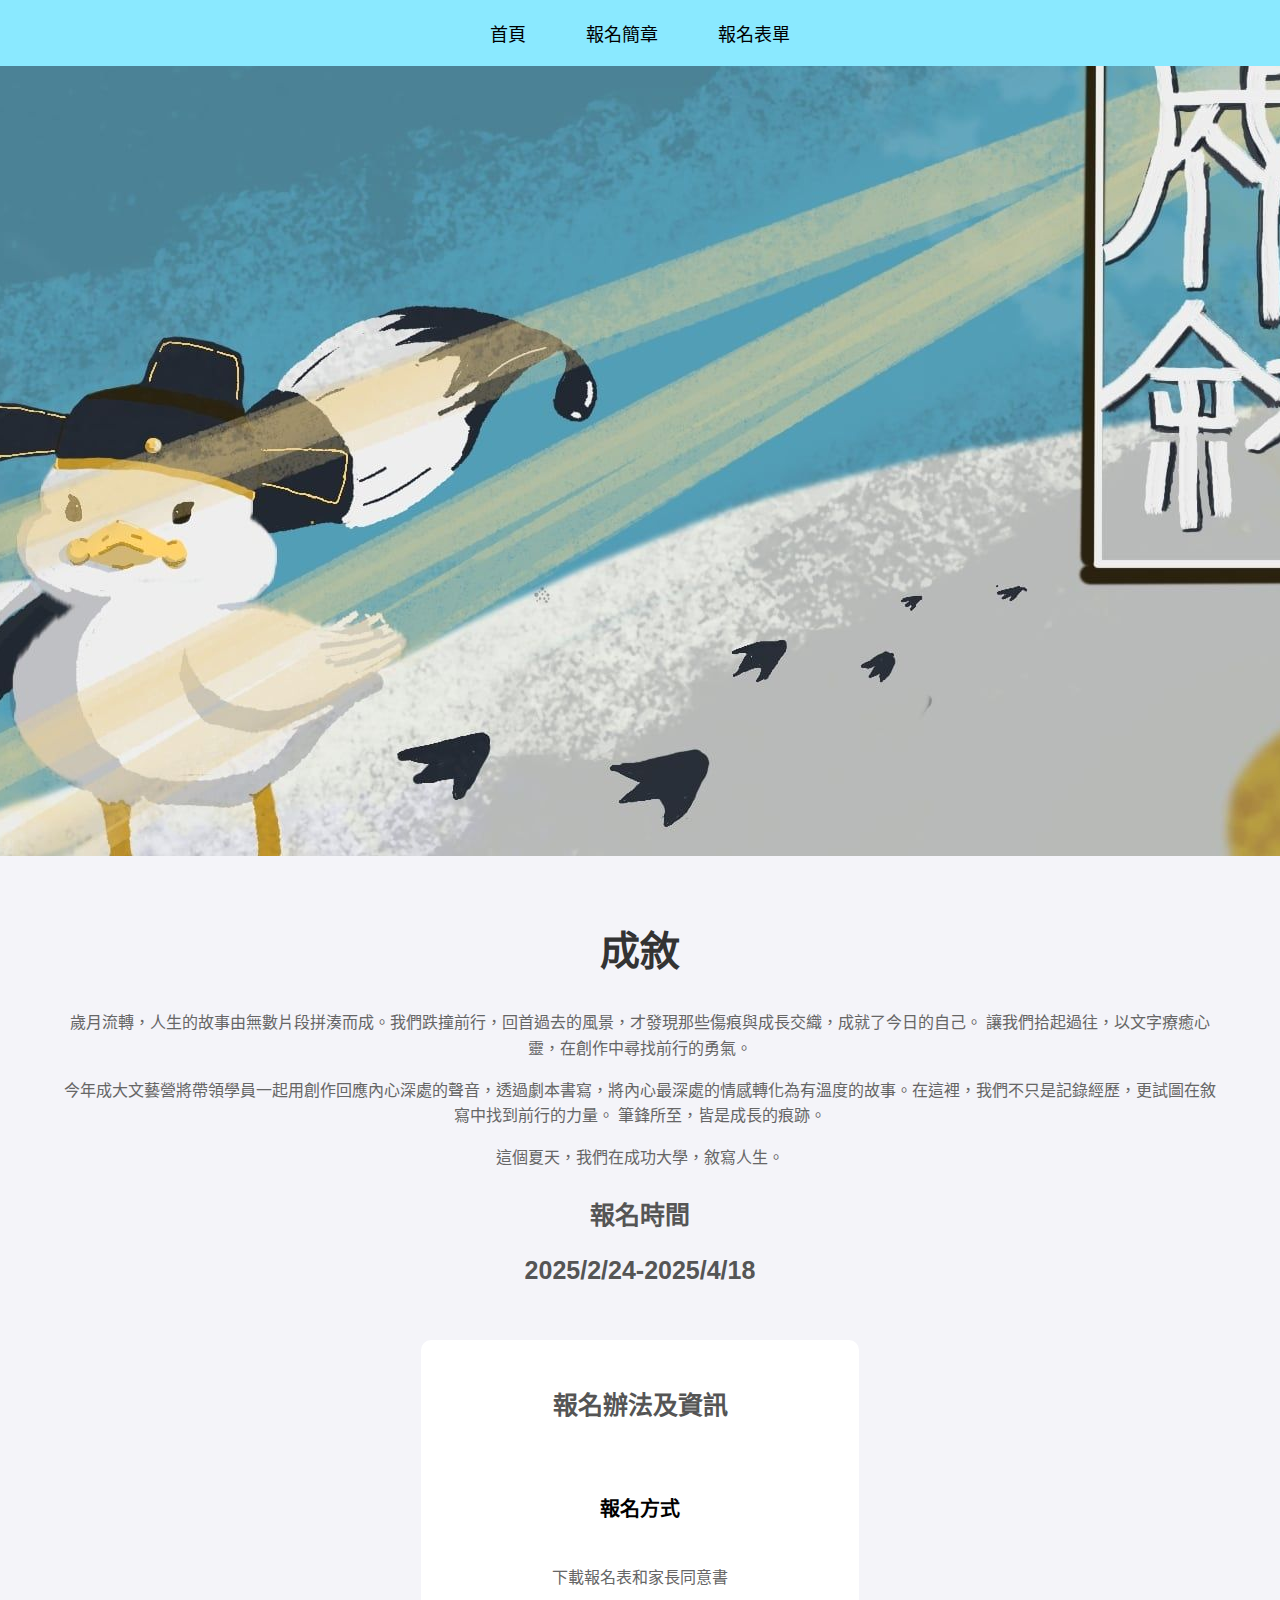
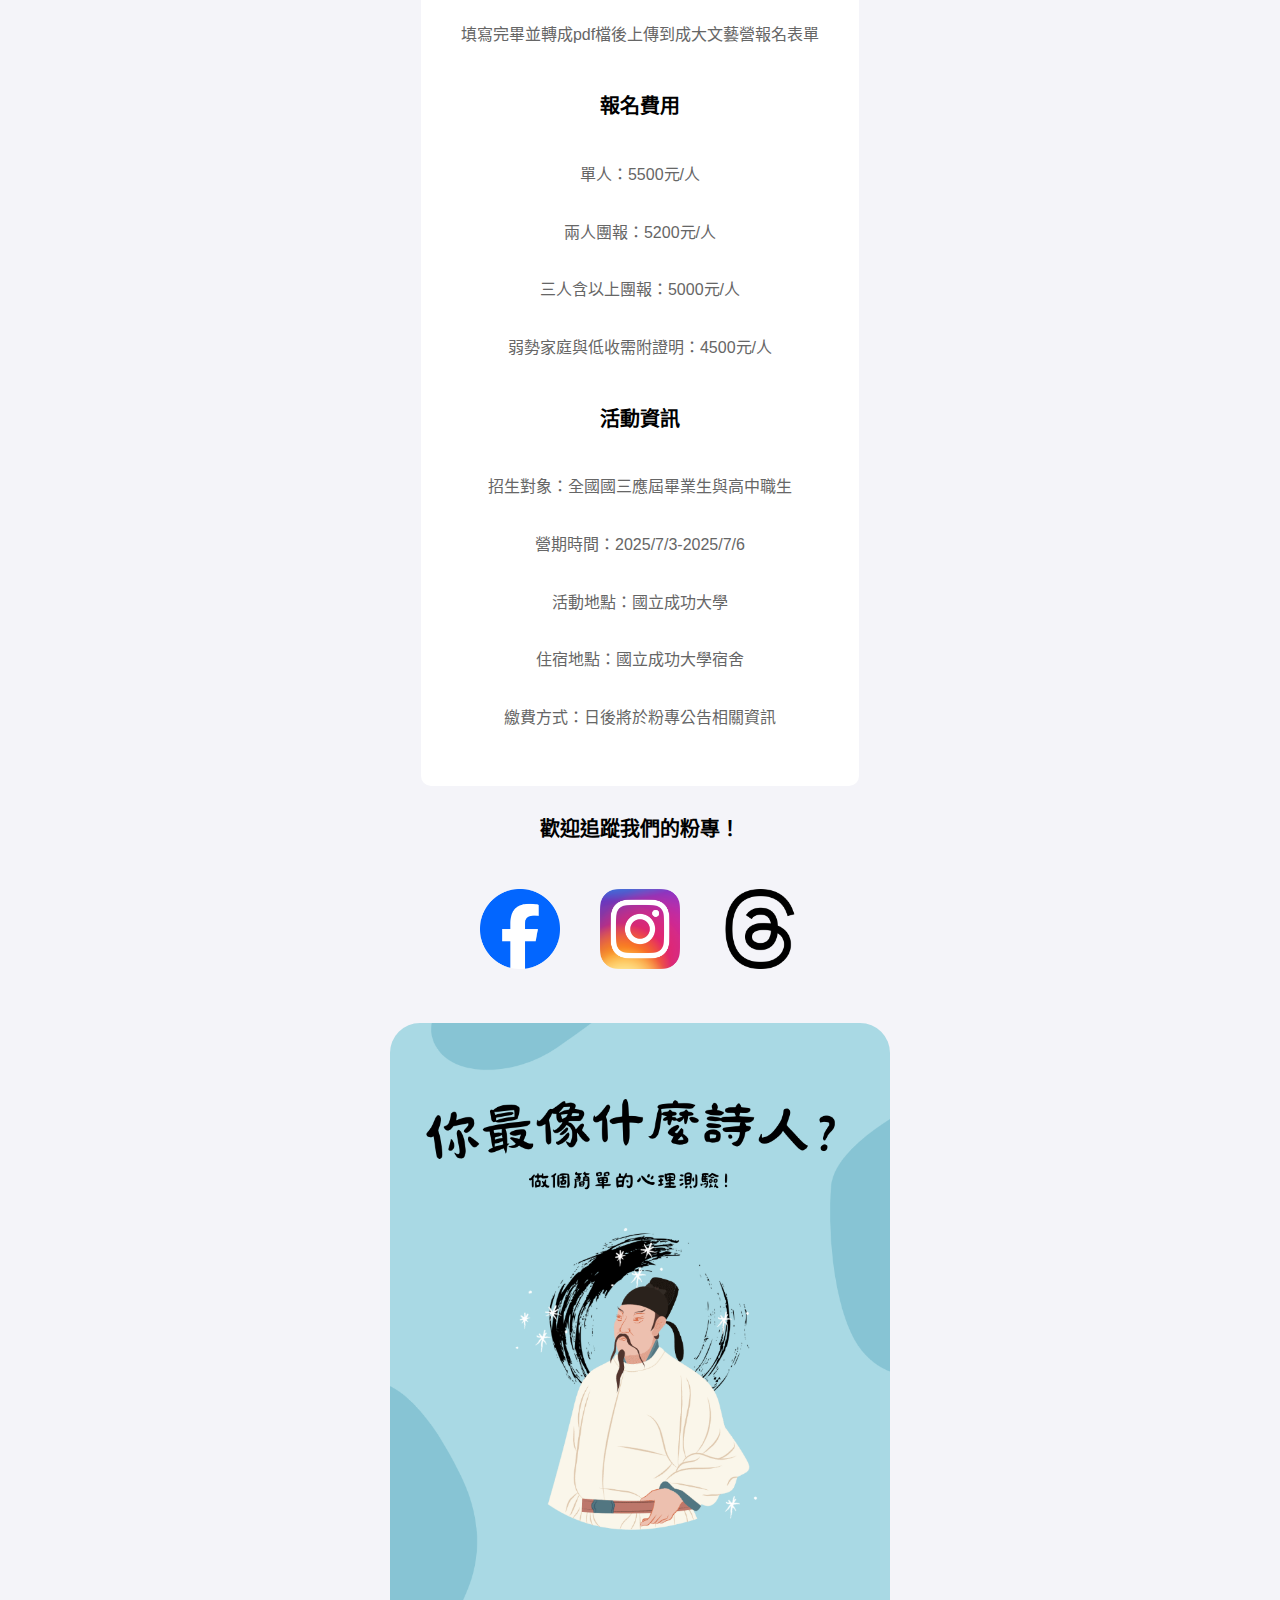
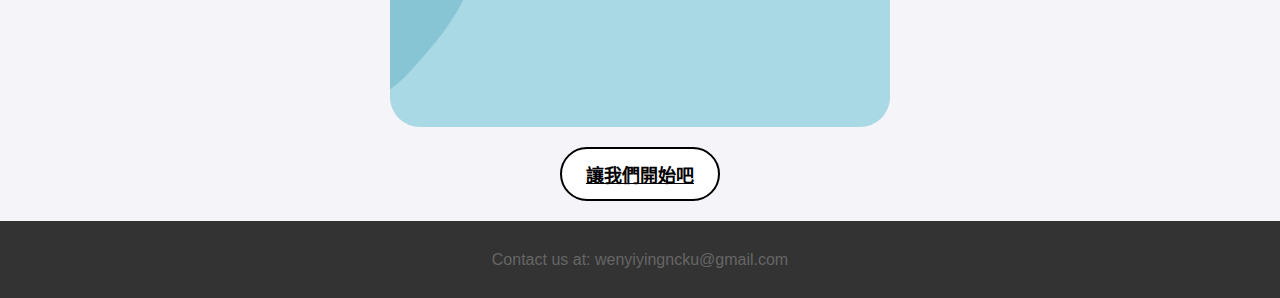
==== index.html @ a6b1650a "Update index.html" ====
<!DOCTYPE html>
<html lang="zh-TW">
<head>
    <meta charset="UTF-8">
    <meta name="viewport" content="width=device-width, initial-scale=1.0">
    <title>成敘</title>
    <style>
        body {
            font-family: Arial, sans-serif;
            background-color: #f4f4f9;
            margin: 0;
            padding: 0;
            display: flex;
            flex-direction: column;
            align-items: center;
            height: 100vh;
            background-size: cover;
            background-position: center;
        }
        header {
            width: 100%;
            background-color:hsl(191, 100%, 77%);
            color: white;
            padding: 10px 0;
            display: flex;
            justify-content: center;
            align-items: center;
            position: fixed;
            top: 0;
            left: 0;
            z-index: 1000;
        }
        header nav {
            display: flex;
            gap: 20px;
        }
        header nav a {
            color: black;
            text-decoration: none;
            padding: 10px 20px;
            border-radius: 5px;
            transition: background-color 0.3s;
        }
        header nav a:hover {
            background-color: white;
        }
        }
        .cover {
            width: 100%;
            object-fit: cover;
            margin-top: 60px;
        }
        .test_cover {
            width: 80%;
            max-width: 500px;
            border-radius: 30px;
            margin-top: 30px;
        }
        .camp-info {
            padding: 20px;
            border-radius: 10px;
            max-width: 90%;
            text-align: center;
            margin-top: 10px;
        }
        
        .signup-info {
            padding: 20px;
            border-radius: 10px;
            max-width: 90%;
            text-align: center;
            margin-top: 10px;
            background-color:white;
        }
        .info-container {
            display: flex;
            flex-direction: column;
            align-items: center;
            padding: 20px;
        }
        h2 {
            color: #333;
            font-size: 40px;
        }
        h3 {
            color: #555;
            font-size: 25px;
        }
        h4 {
            color: black;
            font-size: 20px;
        }
        p {
            color: #666;
            line-height: 1.6;
        }
        ul {
            list-style-type: none;
            padding: 0;
        }
        ul li {
            background: #e7e7e7;
            margin: 5px 0;
            padding: 10px;
            border-radius: 5px;
        }
        footer {
            margin-top: auto;
            padding: 10px 0;
            background-color: #333;
            color: white;
            width: 100%;
            text-align: center;
        }
        .my_button {
            display: inline-block;
            padding: 12px 24px;
            font-size: 18px;
            font-weight: bold;
            color: black;
            background-color: white;
            border: 2px solid black;
            border-radius: 50px;
            text-align: center;
            cursor: pointer;
            transition: background-color 0.3s, color 0.3s;
            margin-top: 20px;
            margin-bottom: 20px;
        }
        .my_button:hover {
            background-color: gray;
        }
        .social-media-container {
            display: flex;
            flex-wrap: wrap;
            justify-content: center;
        }
        .social-media-container img {
            width: 80px;
            height: 80px;
            margin: 20px;
        }
        .social-media-container img:hover {
            transform: scale(1.1);
        }
        @media (max-width: 768px) {
            .cover {
                margin-top: 80px;
            }
            .social-media-container img {
                width: 60px;
                height: 60px;
                margin: 10px;
            }
        }
    </style>
</head>
<body>
    <header>
        <nav>
            <a href="#" style="font-size: 18px;">首頁</a>
            <a href="https://reurl.cc/4602Ej" style="font-size: 18px;">報名簡章</a>
            <a href="https://forms.gle/wWdmbQpML42BCBxd6" style="font-size: 18px;">報名表單</a>
            
        </nav>
    </header>

    <img src="picture/nckuclc_cover.jpg" alt="picture" class="cover">

    <!-- 營隊介紹 -->
    <div class="camp-info">
        <h2>成敘</h2>
        <p>歲月流轉，人生的故事由無數片段拼湊而成。我們跌撞前行，回首過去的風景，才發現那些傷痕與成長交織，成就了今日的自己。
            讓我們拾起過往，以文字療癒心靈，在創作中尋找前行的勇氣。
            </p>
        <p>今年成大文藝營將帶領學員一起用創作回應內心深處的聲音，透過劇本書寫，將內心最深處的情感轉化為有溫度的故事。在這裡，我們不只是記錄經歷，更試圖在敘寫中找到前行的力量。
            筆鋒所至，皆是成長的痕跡。
        </p>
        <p>這個夏天，我們在成功大學，敘寫人生。</p>
        <h3 style="font-size: 25px;">報名時間</h3>
        <h3 style="font-size: 25px;">2025/2/24-2025/4/18</h3>
    </div>

    <div class="signup-info">
        <h3 style="font-size: 25px;">報名辦法及資訊</h3>
        <div class="info-container">
            <h4>報名方式</h4>
            <p>下載報名表和家長同意書</p>
            <p>填寫完畢並轉成pdf檔後上傳到成大文藝營報名表單</p>
            <h4>報名費用</h4>
            <p>單人：5500元/人</p>
            <p>兩人團報：5200元/人</p>
            <p>三人含以上團報：5000元/人</p>
            <p>弱勢家庭與低收需附證明：4500元/人</p>
            <h4>活動資訊</h4>
            <p>招生對象：全國國三應屆畢業生與高中職生</p>
            <p>營期時間：2025/7/3-2025/7/6</p>
            <p>活動地點：國立成功大學</p>
            <p>住宿地點：國立成功大學宿舍</p>
            <p>繳費方式：日後將於粉專公告相關資訊</p>
        </div>
    </div>
    <h4>歡迎追蹤我們的粉專！</h4>
    <div class="social-media-container">
        <div class="social-media-info">
            <a href="https://www.facebook.com/nckulcfamily" class="link">
                <img src="picture/Facebook_icon.png" alt="facebook">
            </a>
        </div>
        <div class="social-media-info">
            <a href="https://www.instagram.com/nckuclc23?utm_source=ig_web_button_share_sheet&igsh=ZDNlZDc0MzIxNw==" class="link">
                <img src="picture/Instagram_icon.png" alt="instagram">
            </a>
        </div>
        <div class="social-media-info">
            <a href="https://www.threads.net/@nckuclc23" class="link">
                <img src="picture/Threads_icon.png" alt="threads">
            </a>
        </div>
    </div>
    <img src="picture/test_cover.png" alt="picture" class="test_cover">
    <a href="learning.html" class="my_button">讓我們開始吧</a>
    <footer>
        <p>Contact us at: wenyiyingncku@gmail.com</p>
    </footer>
</body>
</html>
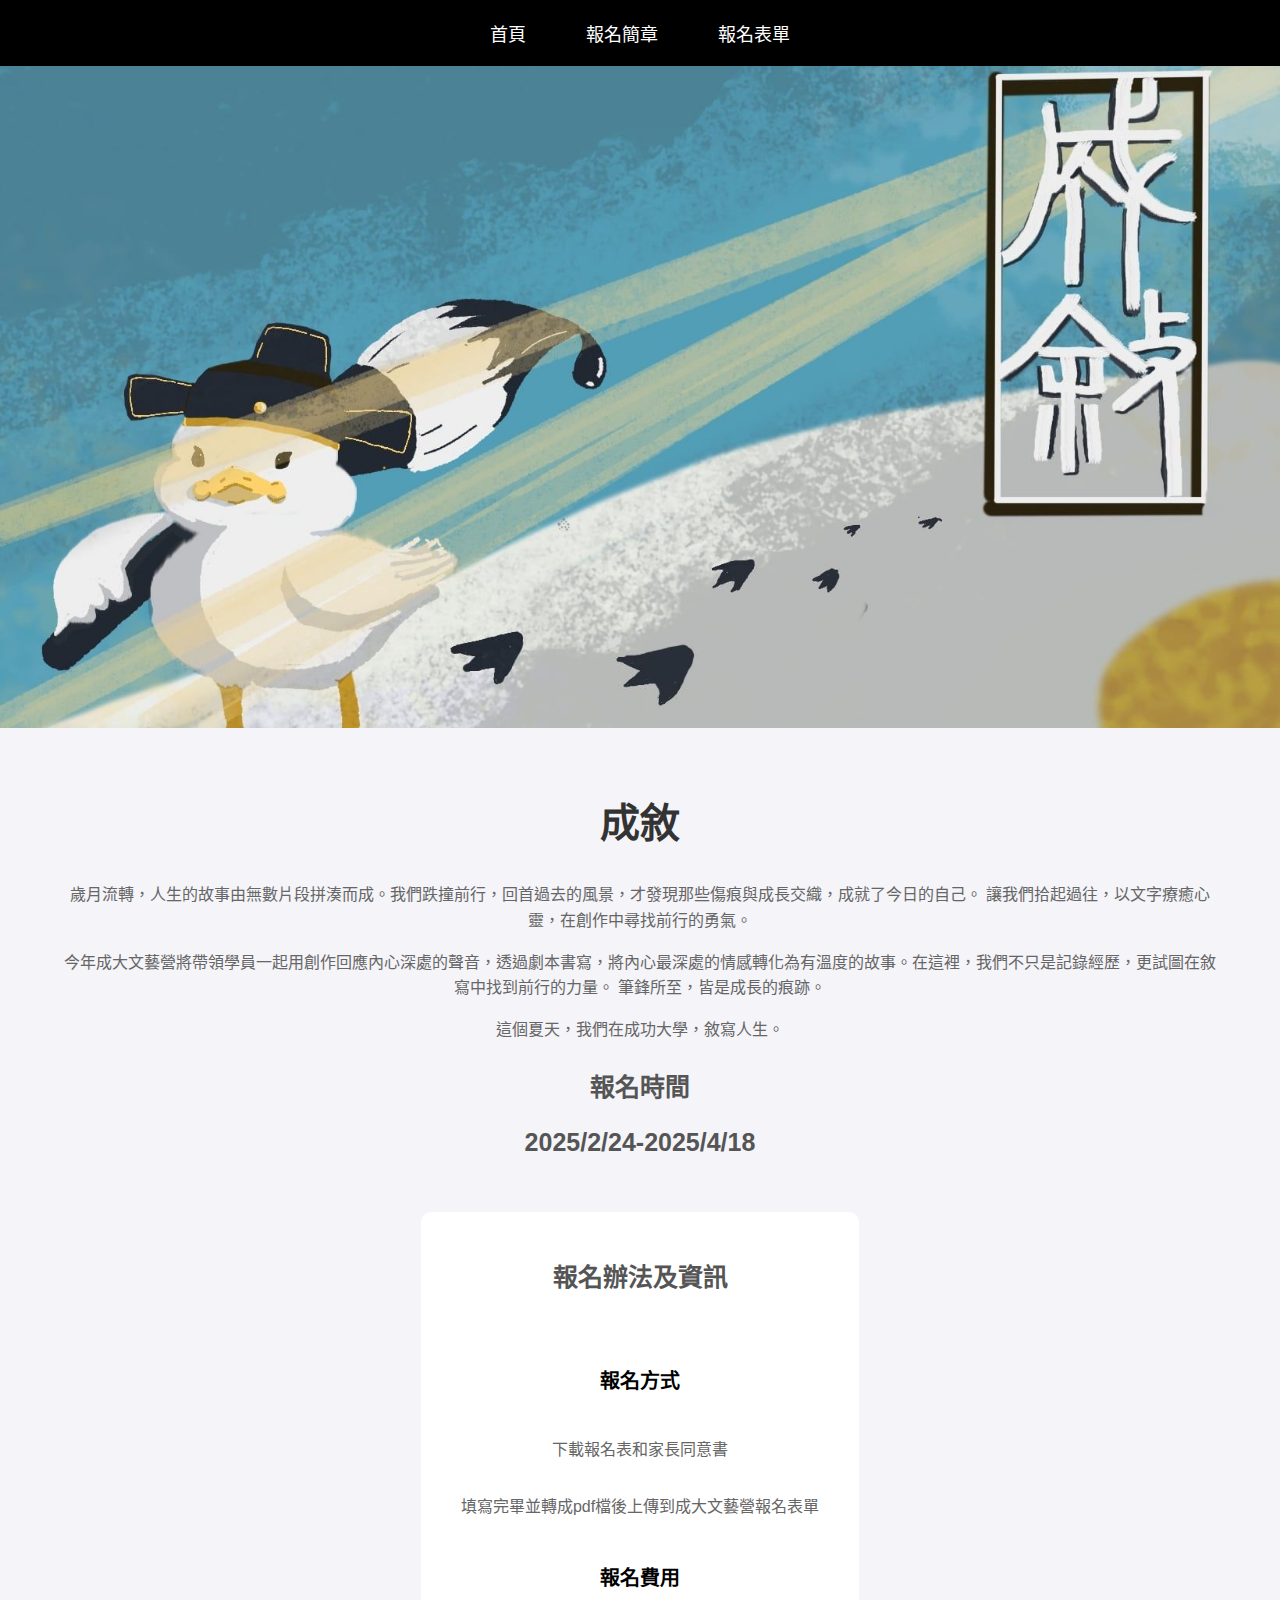
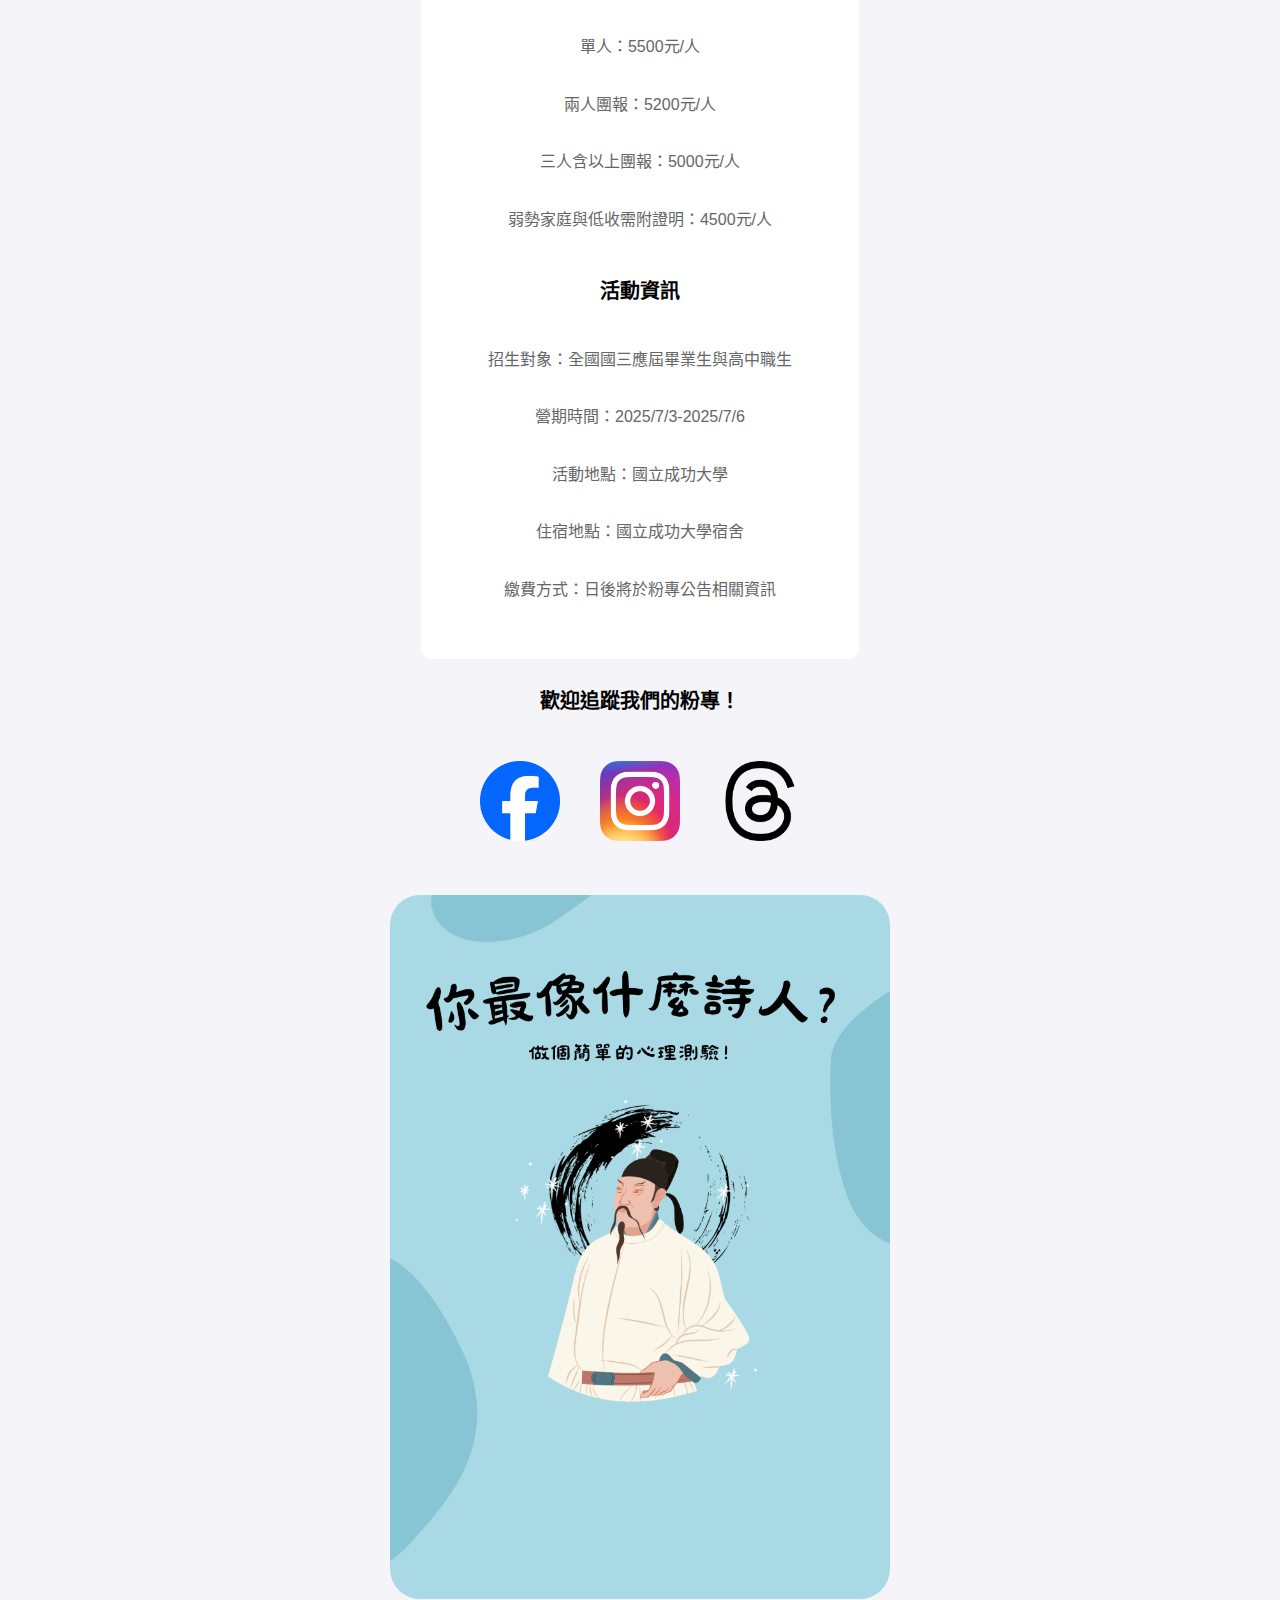
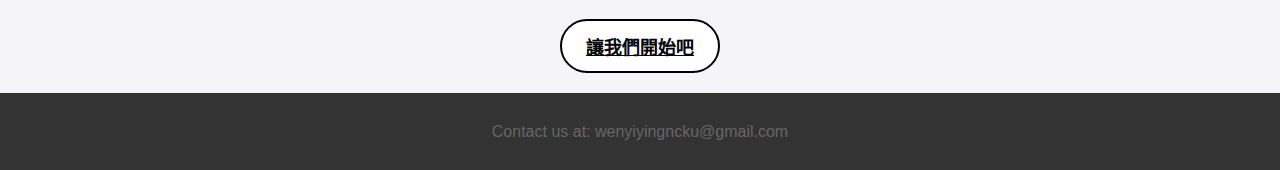
==== commit 1ca8b69c: "Update index.html" ====
--- a/index.html
+++ b/index.html
@@ -19,7 +19,7 @@
         }
         header {
             width: 100%;
-            background-color:hsl(191, 100%, 77%);
+            background-color:black;
             color: white;
             padding: 10px 0;
             display: flex;
@@ -35,15 +35,14 @@
             gap: 20px;
         }
         header nav a {
-            color: black;
+            color: white;
             text-decoration: none;
             padding: 10px 20px;
             border-radius: 5px;
             transition: background-color 0.3s;
         }
         header nav a:hover {
-            background-color: white;
-        }
+            background-color: black;
         }
         .cover {
             width: 100%;
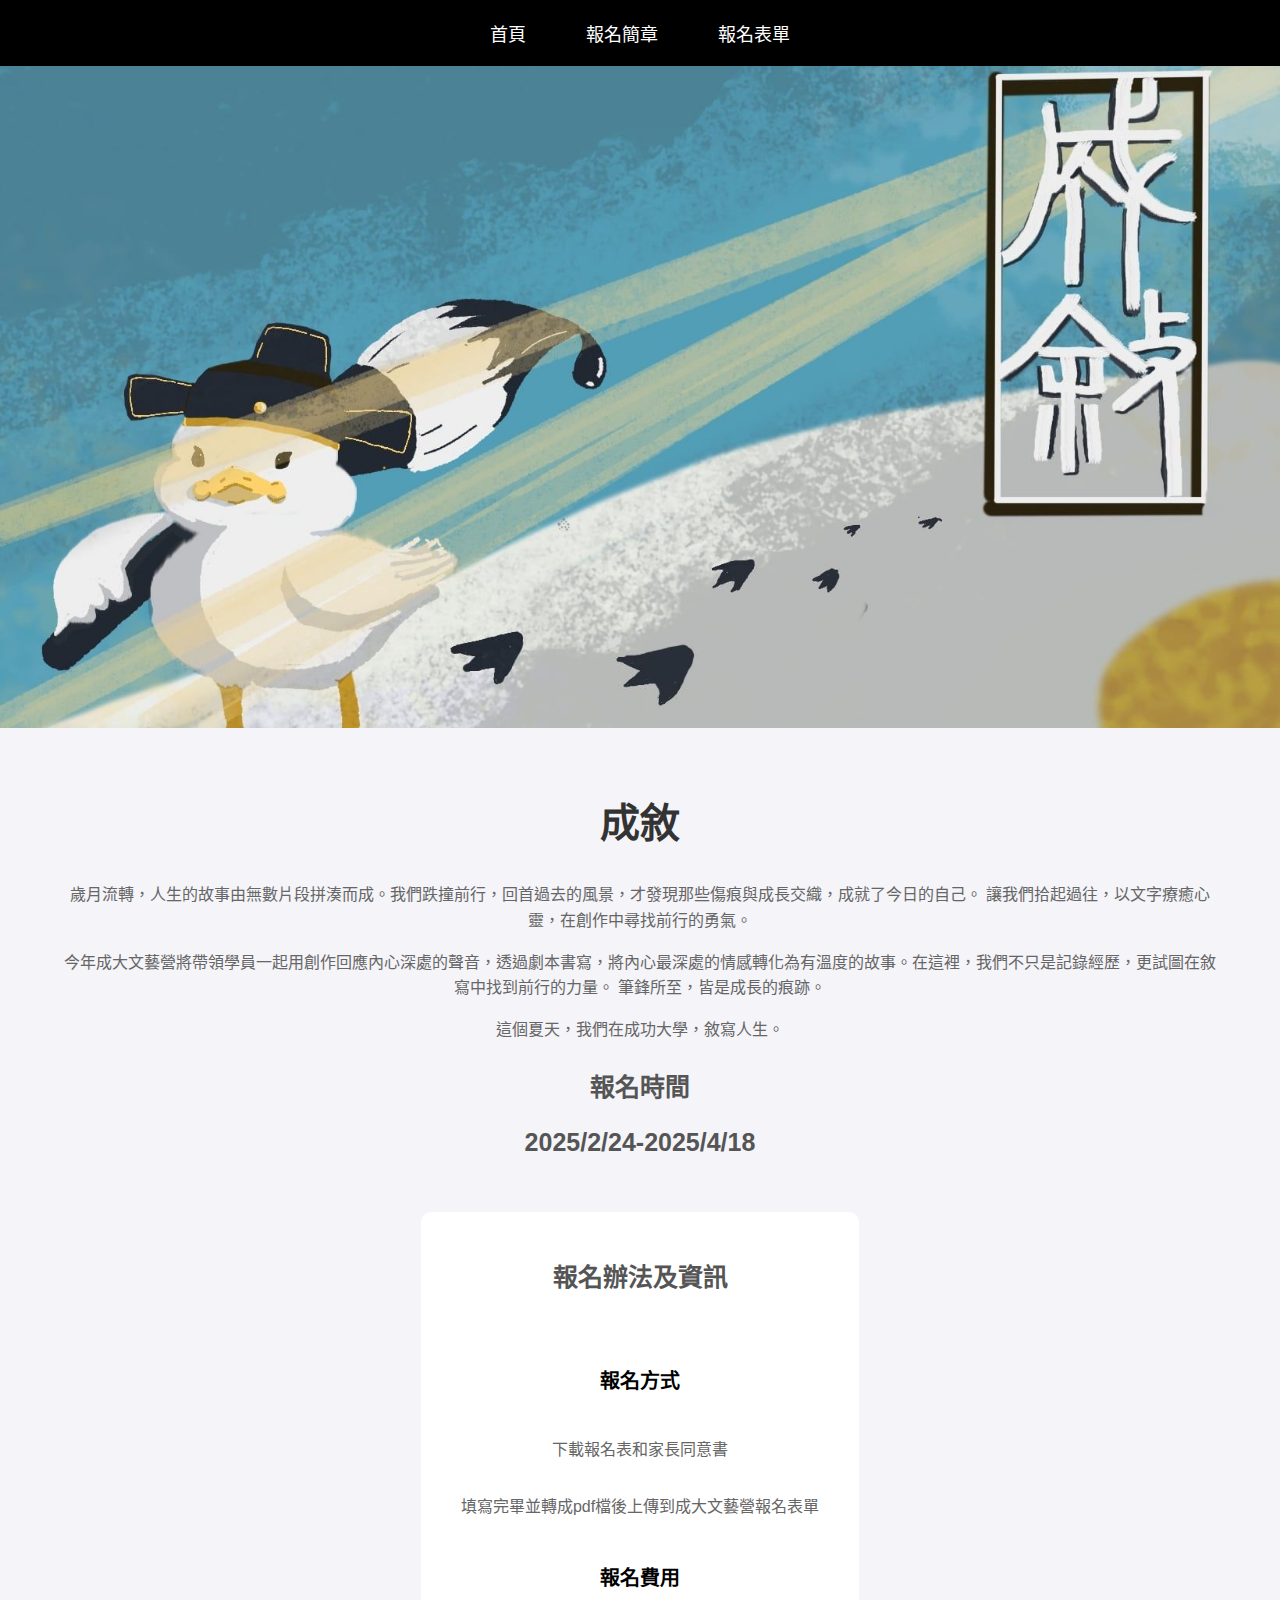
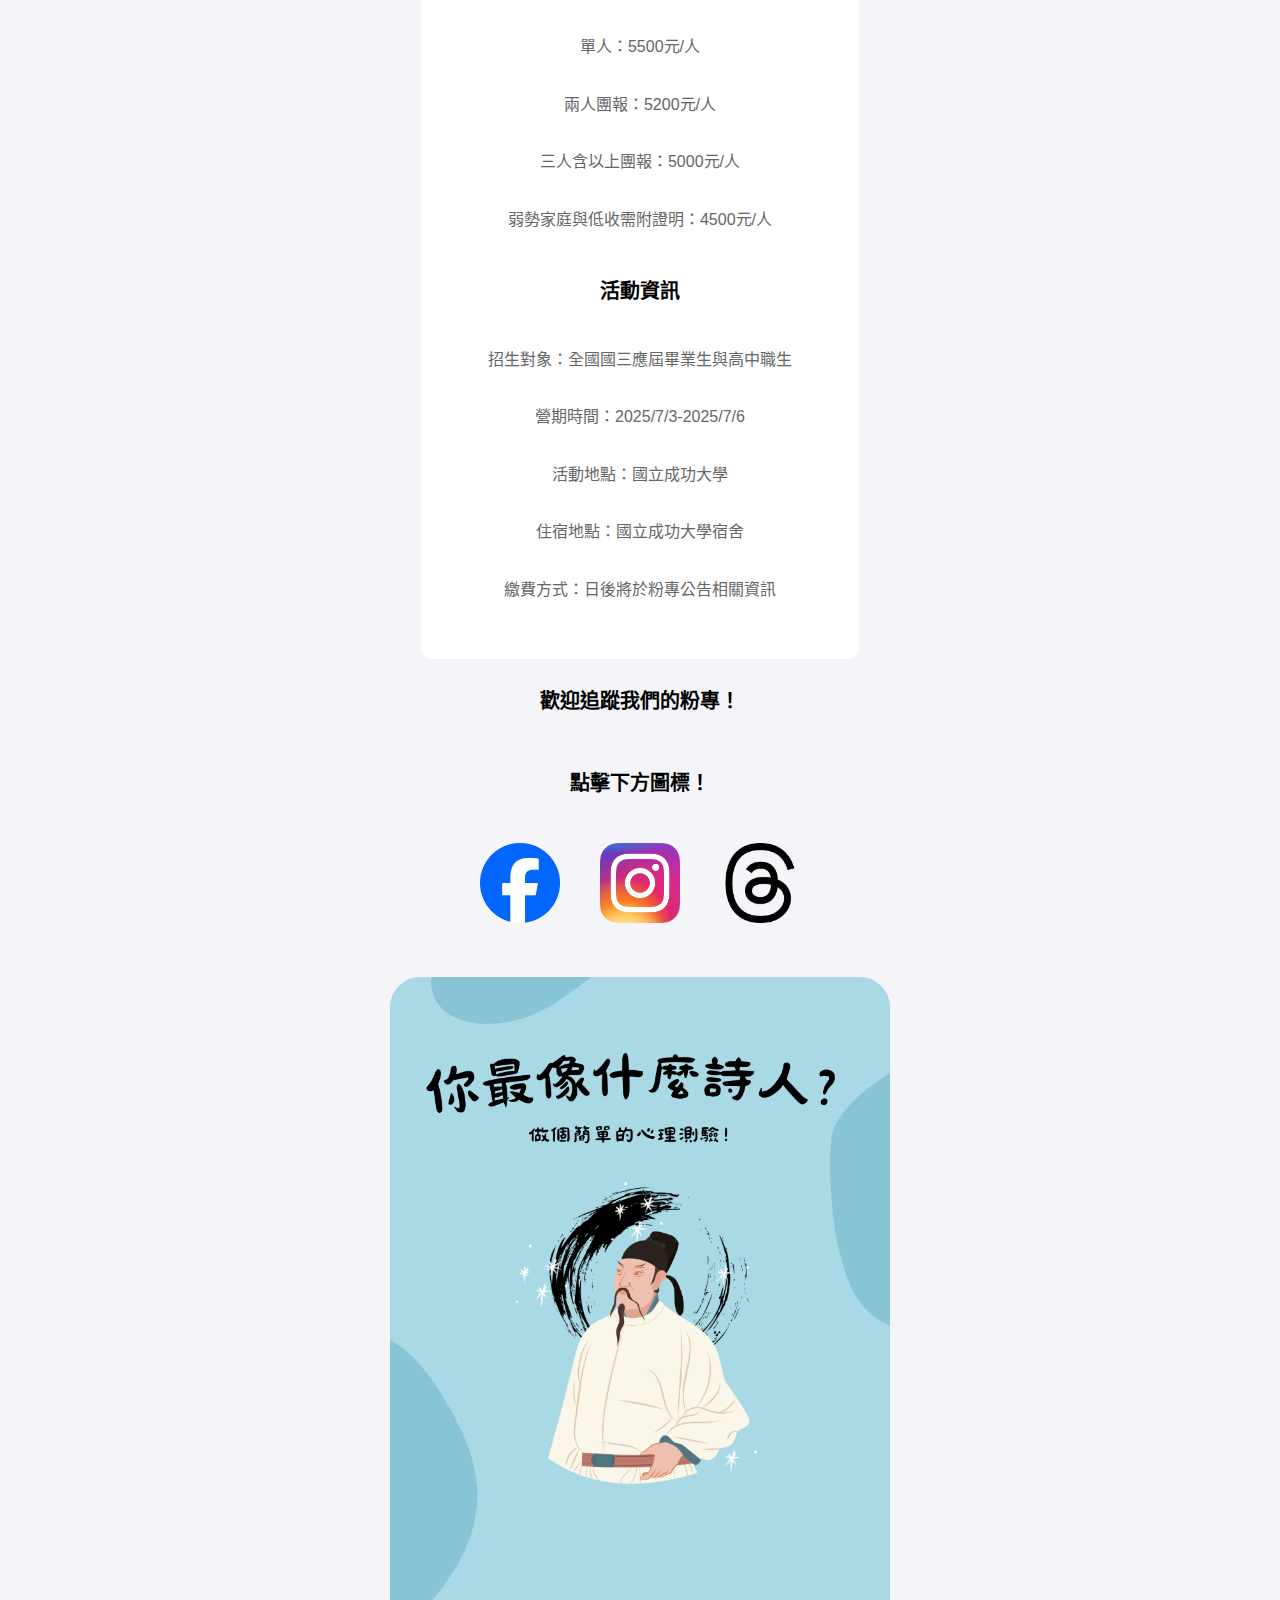
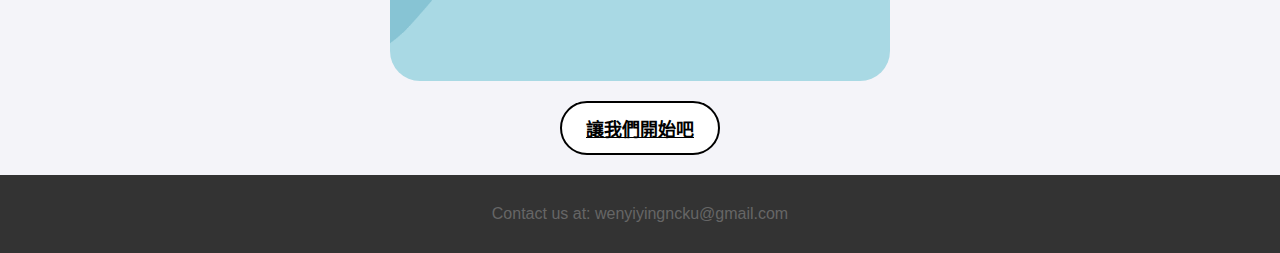
==== commit c94ec0f2: "Update index.html" ====
--- a/index.html
+++ b/index.html
@@ -200,6 +200,7 @@
         </div>
     </div>
     <h4>歡迎追蹤我們的粉專！</h4>
+    <h4>點擊下方圖標！</h4>
     <div class="social-media-container">
         <div class="social-media-info">
             <a href="https://www.facebook.com/nckulcfamily" class="link">
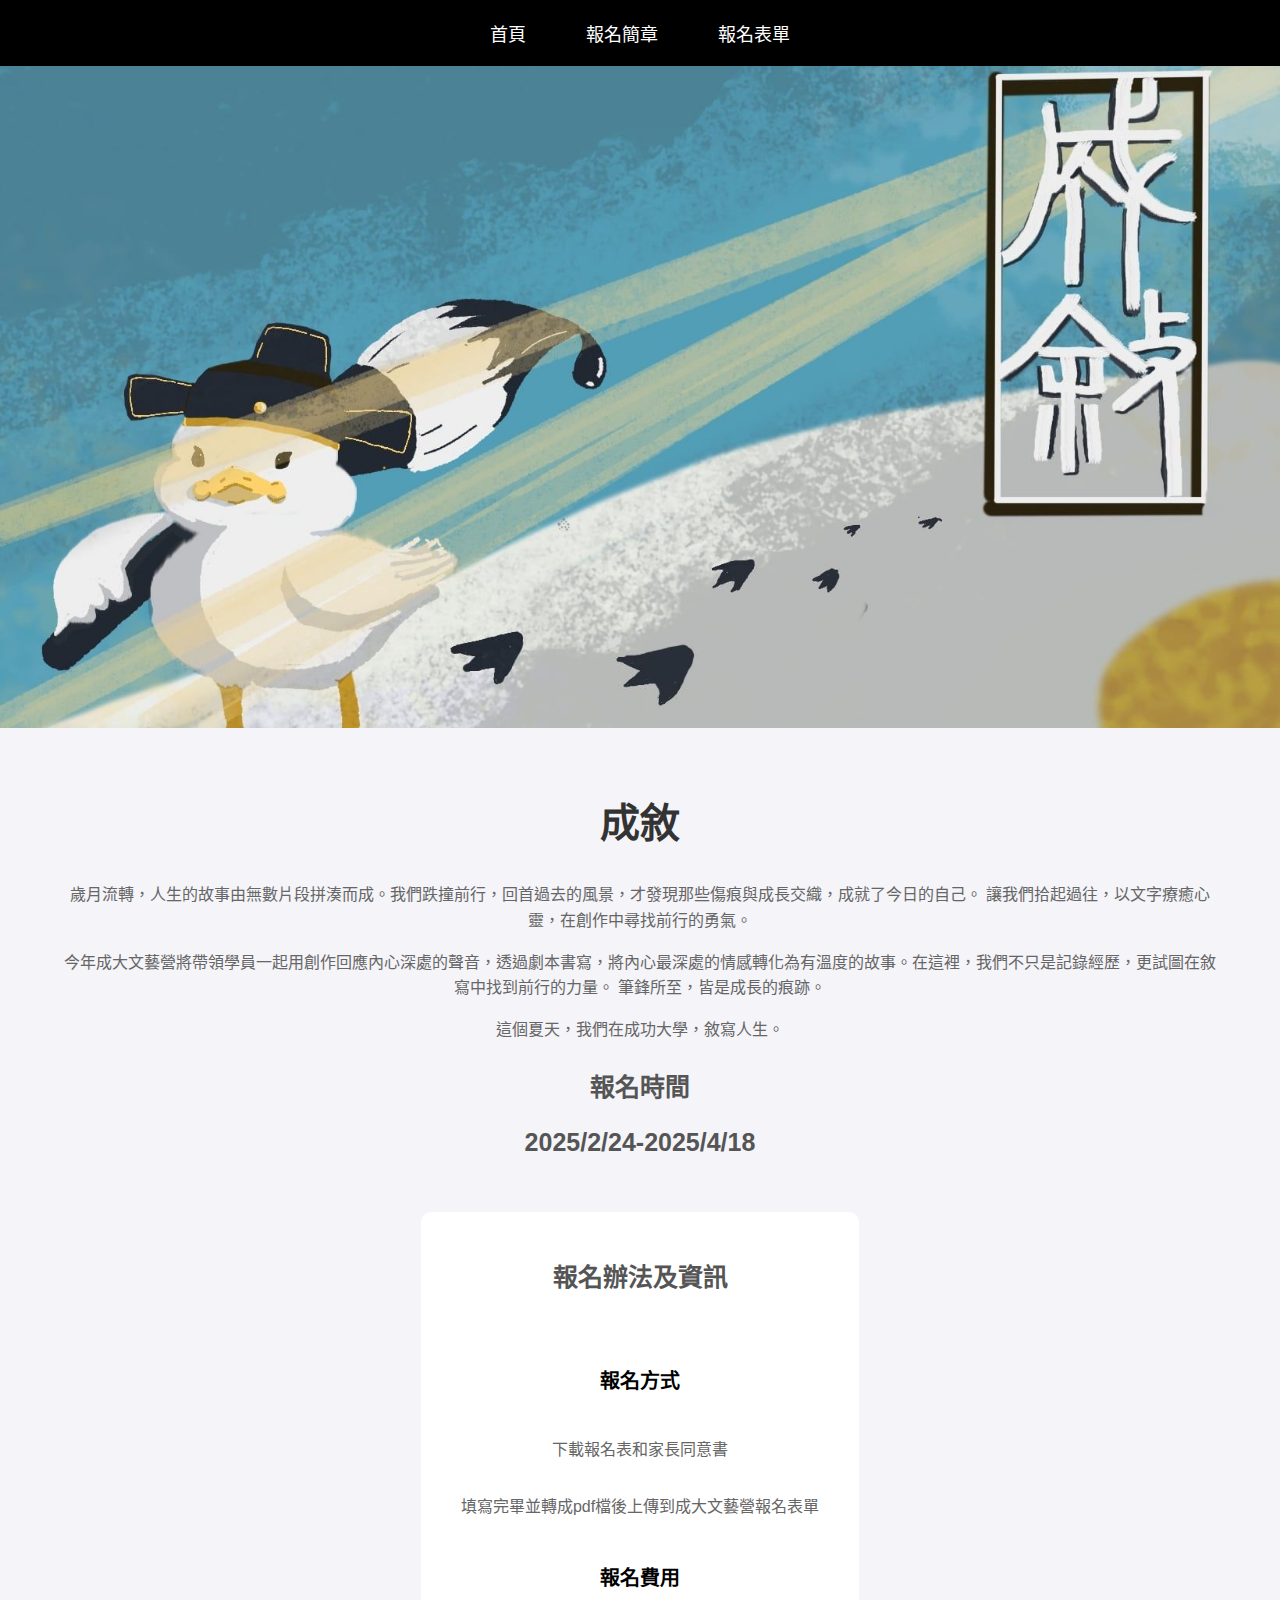
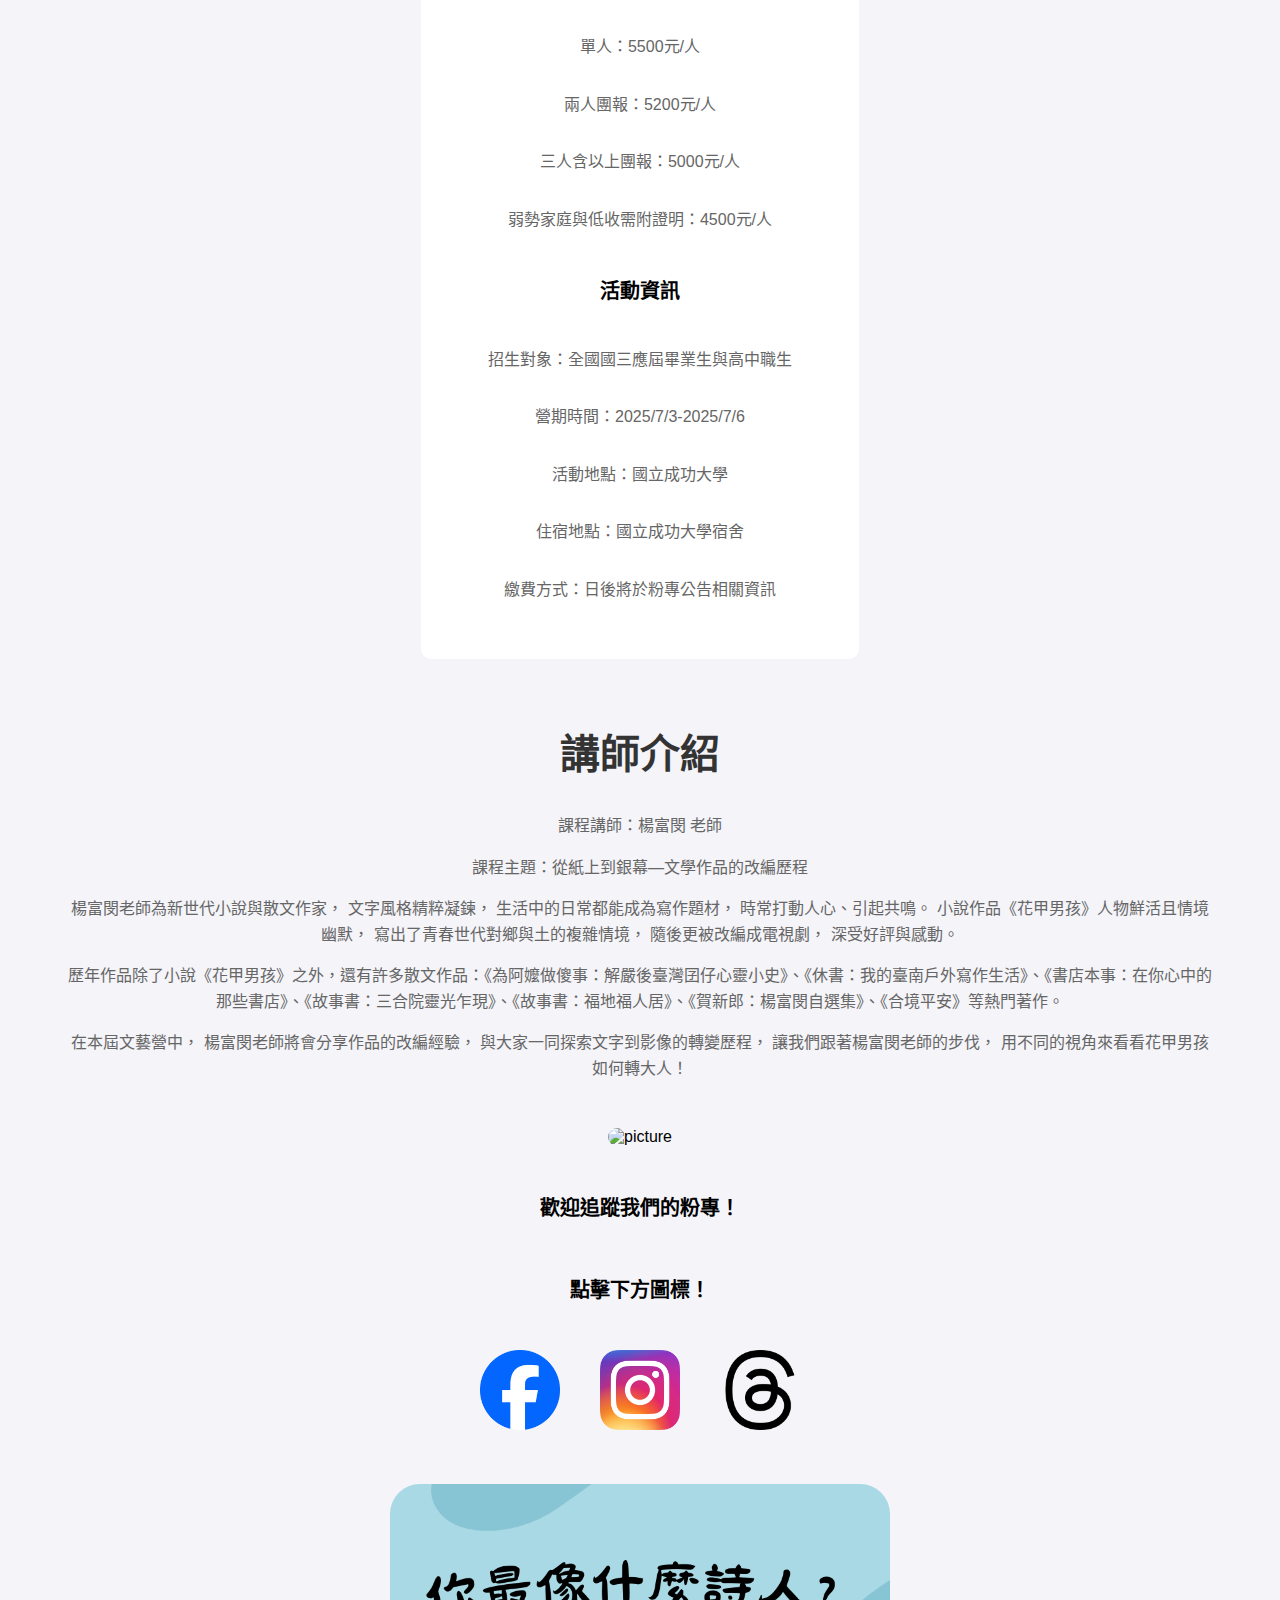
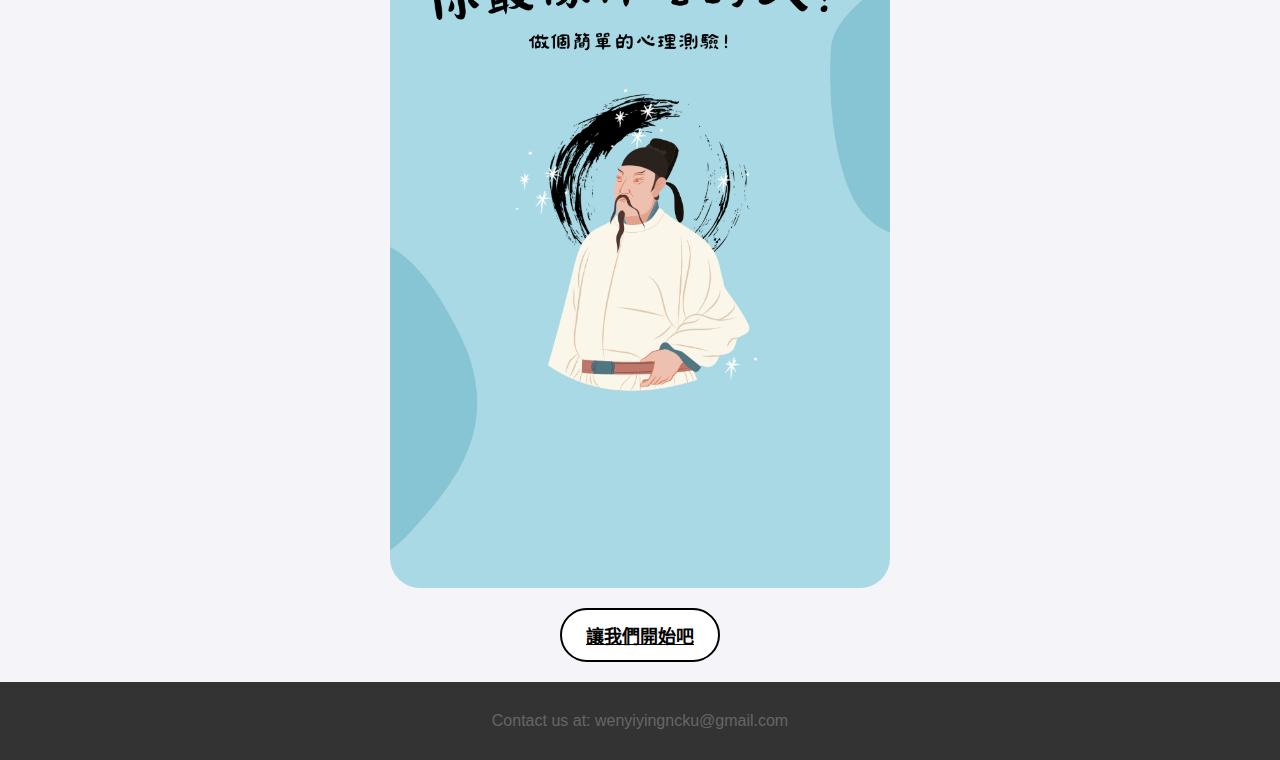
==== commit 45c62213: "Update index.html" ====
--- a/index.html
+++ b/index.html
@@ -199,6 +199,39 @@
             <p>繳費方式：日後將於粉專公告相關資訊</p>
         </div>
     </div>
+    <div class="camp-info">
+        <h2>講師介紹</h2>
+        <p>課程講師：楊富閔 老師
+            
+            
+            </p>
+        <p>課程主題：從紙上到銀幕—文學作品的改編歷程</p>
+        <p>楊富閔老師為新世代小說與散文作家，
+            文字風格精粹凝鍊，
+            生活中的日常都能成為寫作題材，
+            時常打動人心、引起共鳴。
+            小說作品《花甲男孩》人物鮮活且情境幽默，
+            寫出了青春世代對鄉與土的複雜情境，
+            隨後更被改編成電視劇，
+            深受好評與感動。
+            
+        </p>
+        <p>
+            歷年作品除了小說《花甲男孩》之外，還有許多散文作品：《為阿嬤做傻事：解嚴後臺灣囝仔心靈小史》、《休書：我的臺南戶外寫作生活》、《書店本事：在你心中的那些書店》、《故事書：三合院靈光乍現》、《故事書：福地福人居》、《賀新郎：楊富閔自選集》、《合境平安》等熱門著作。
+            
+        </p>
+        <p>
+            在本屆文藝營中，
+            楊富閔老師將會分享作品的改編經驗，
+            與大家一同探索文字到影像的轉變歷程，
+            讓我們跟著楊富閔老師的步伐，
+            用不同的視角來看看花甲男孩如何轉大人！
+        </p>
+
+        <img src="picture/teacher1.jpg" alt="picture" class="test_cover">
+
+        
+    </div>
     <h4>歡迎追蹤我們的粉專！</h4>
     <h4>點擊下方圖標！</h4>
     <div class="social-media-container">
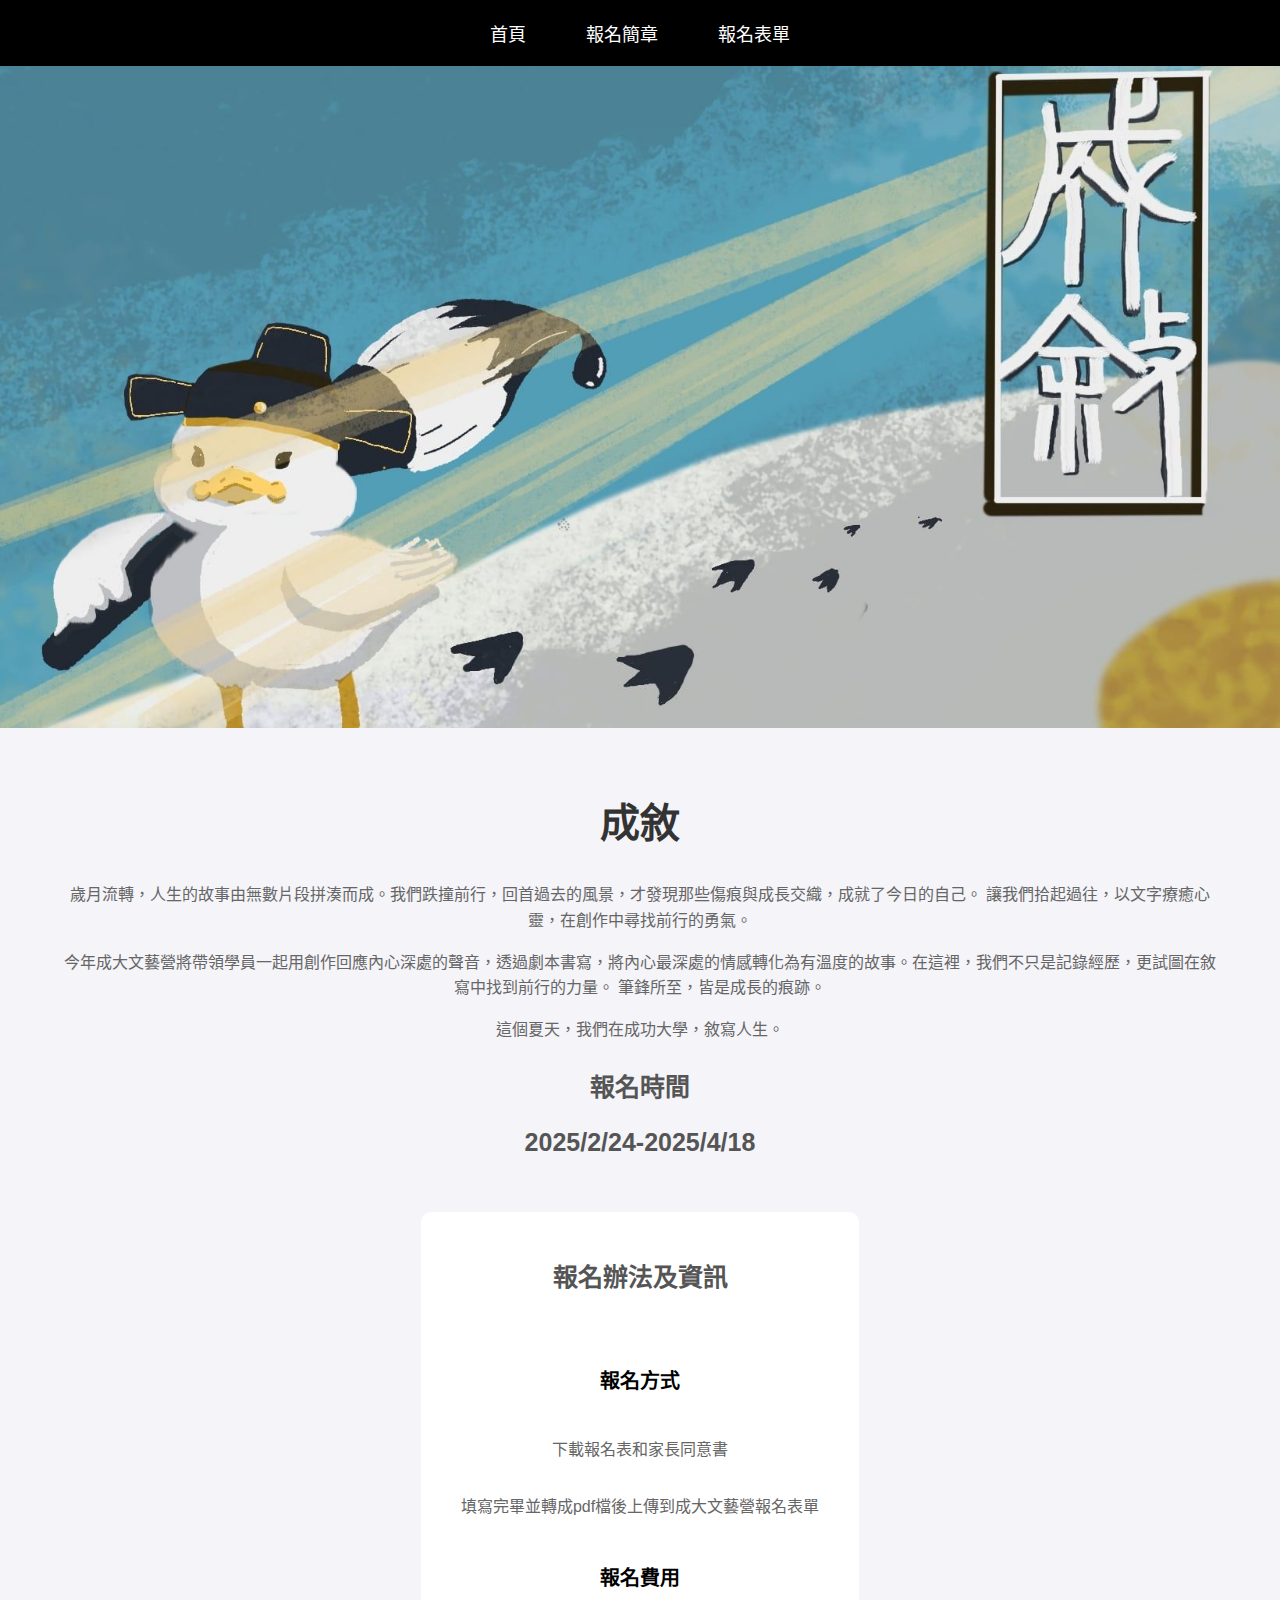
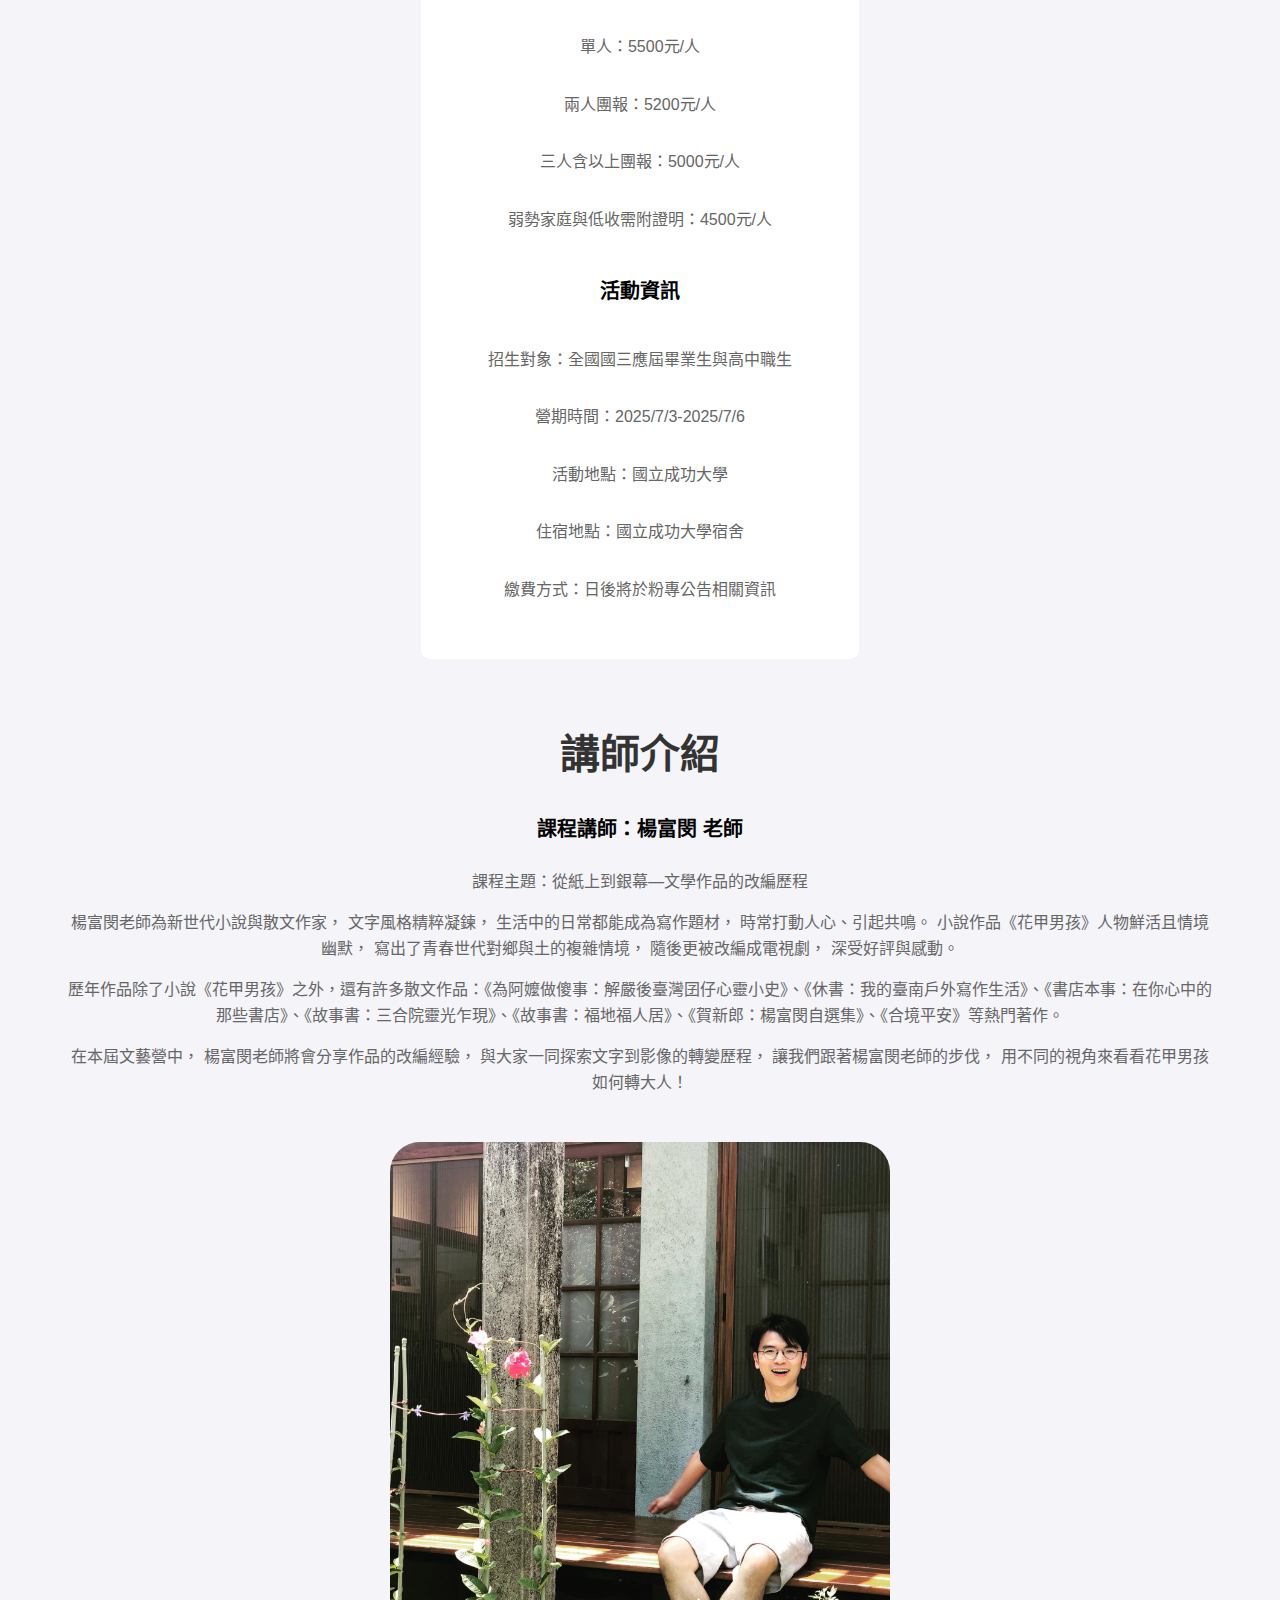
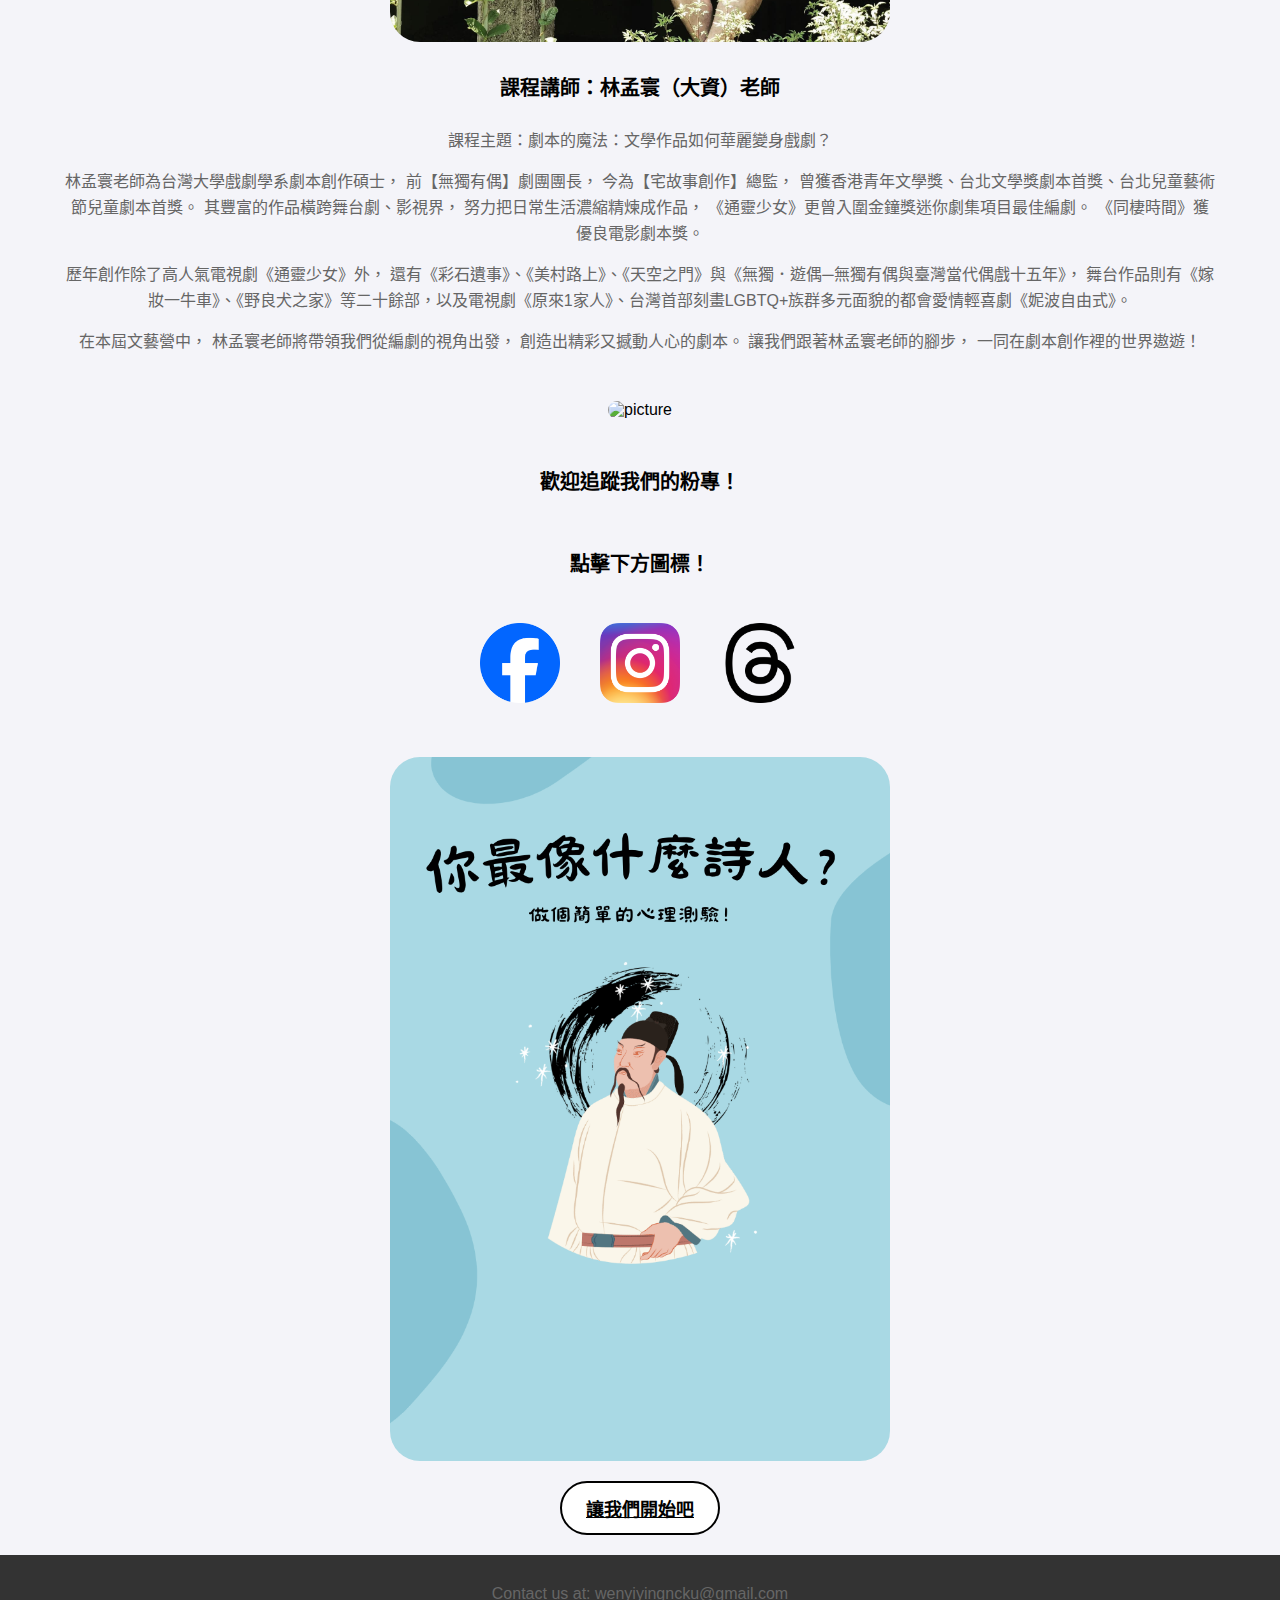
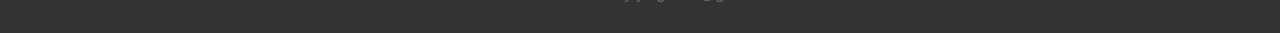
==== commit ced10324: "Update index.html" ====
--- a/index.html
+++ b/index.html
@@ -201,10 +201,7 @@
     </div>
     <div class="camp-info">
         <h2>講師介紹</h2>
-        <p>課程講師：楊富閔 老師
-            
-            
-            </p>
+        <h4>課程講師：楊富閔 老師</h4>
         <p>課程主題：從紙上到銀幕—文學作品的改編歷程</p>
         <p>楊富閔老師為新世代小說與散文作家，
             文字風格精粹凝鍊，
@@ -230,8 +227,39 @@
 
         <img src="picture/teacher1.jpg" alt="picture" class="test_cover">
 
+        <h4>課程講師：林孟寰（大資）老師</h4>
+        <p>課程主題：劇本的魔法：文學作品如何華麗變身戲劇？</p>
+        <p>
+            林孟寰老師為台灣大學戲劇學系劇本創作碩士，
+            前【無獨有偶】劇團團長，
+            今為【宅故事創作】總監，
+            曾獲香港青年文學獎、台北文學獎劇本首獎、台北兒童藝術節兒童劇本首獎。
+            其豐富的作品橫跨舞台劇、影視界，
+            努力把日常生活濃縮精煉成作品，
+            《通靈少女》更曾入圍金鐘獎迷你劇集項目最佳編劇。
+            《同棲時間》獲優良電影劇本獎。
+        </p>
+        <p>
+            歷年創作除了高人氣電視劇《通靈少女》外，
+            還有《彩石遺事》、《美村路上》、《天空之門》與《無獨．遊偶─無獨有偶與臺灣當代偶戲十五年》，
+            舞台作品則有《嫁妝一牛車》、《野良犬之家》等二十餘部，以及電視劇《原來1家人》、台灣首部刻畫LGBTQ+族群多元面貌的都會愛情輕喜劇《妮波自由式》。
+        </p>
+        <p>
+            在本屆文藝營中，
+            林孟寰老師將帶領我們從編劇的視角出發，
+            創造出精彩又撼動人心的劇本。
+            讓我們跟著林孟寰老師的腳步，
+            一同在劇本創作裡的世界遨遊！
+        </p>
+
+        <img src="picture/teacher2.jpg" alt="picture" class="test_cover">
+
+
+
         
     </div>
+
+    
     <h4>歡迎追蹤我們的粉專！</h4>
     <h4>點擊下方圖標！</h4>
     <div class="social-media-container">
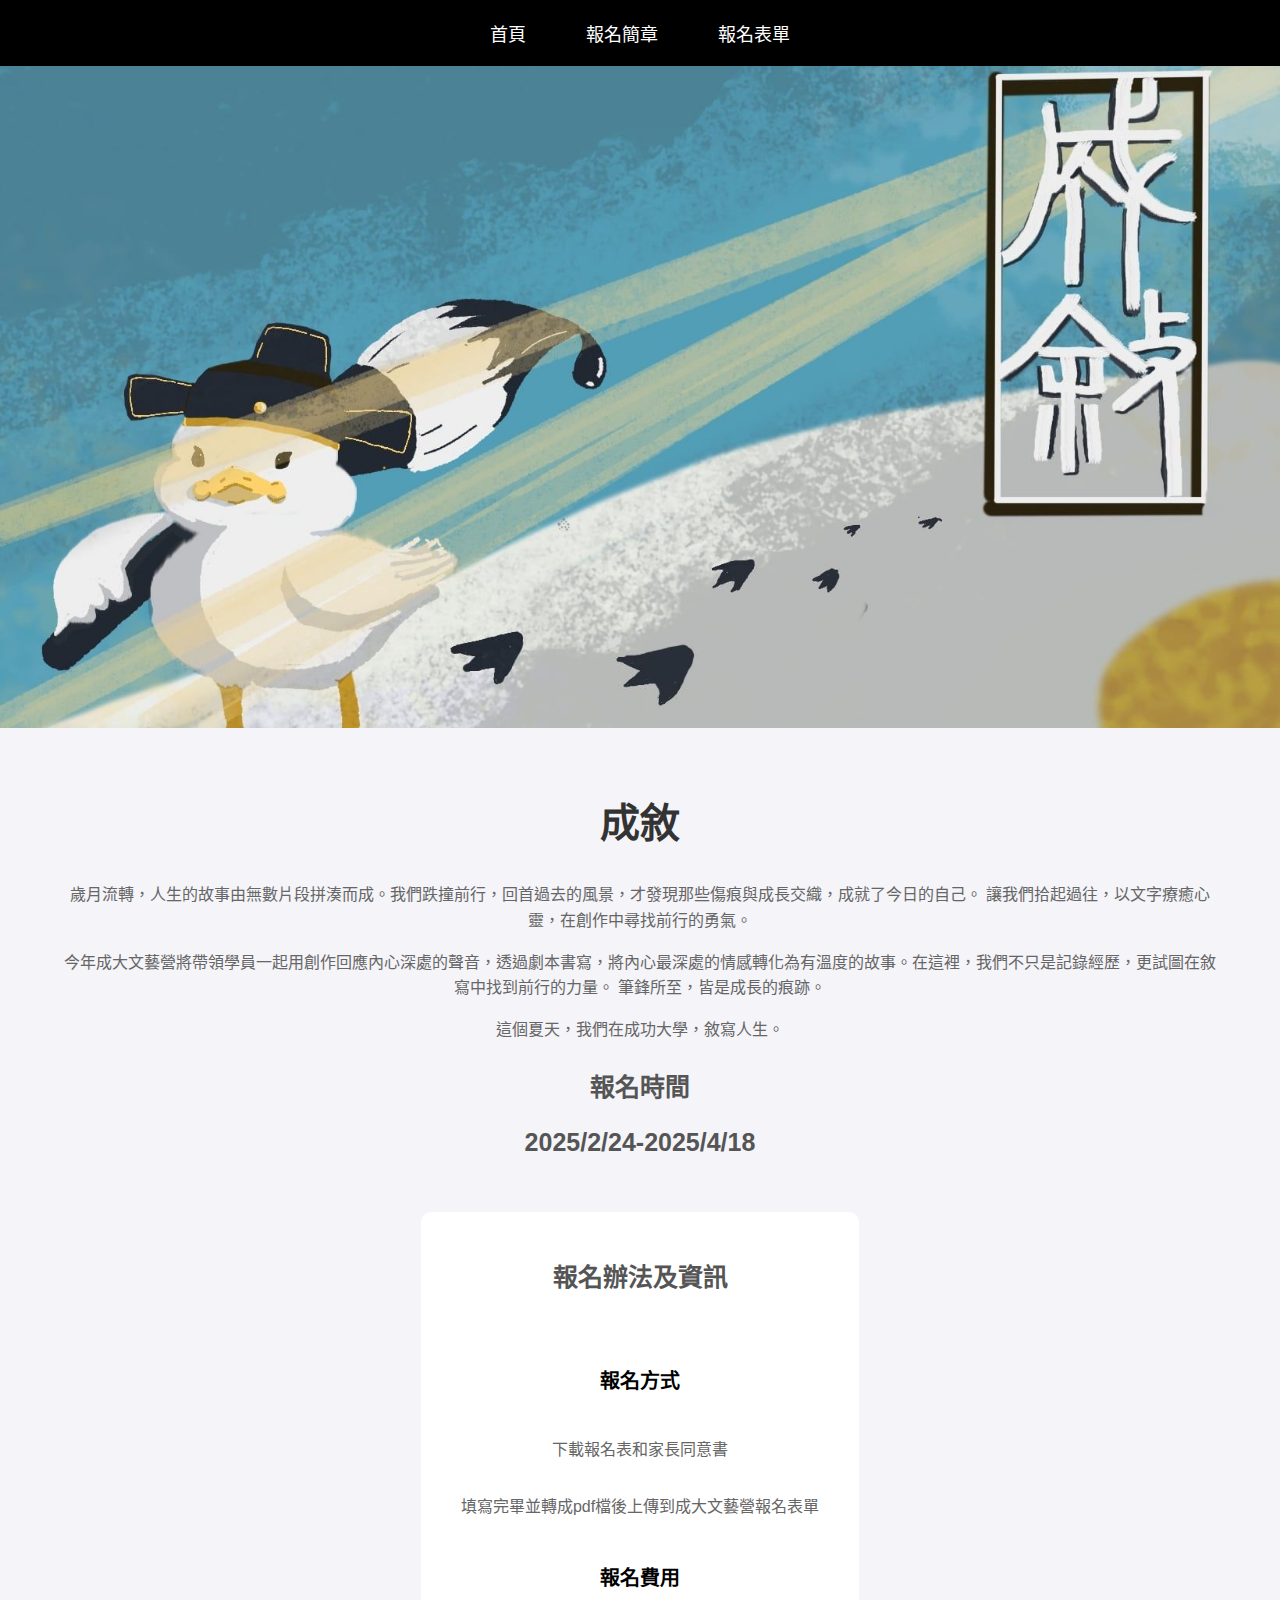
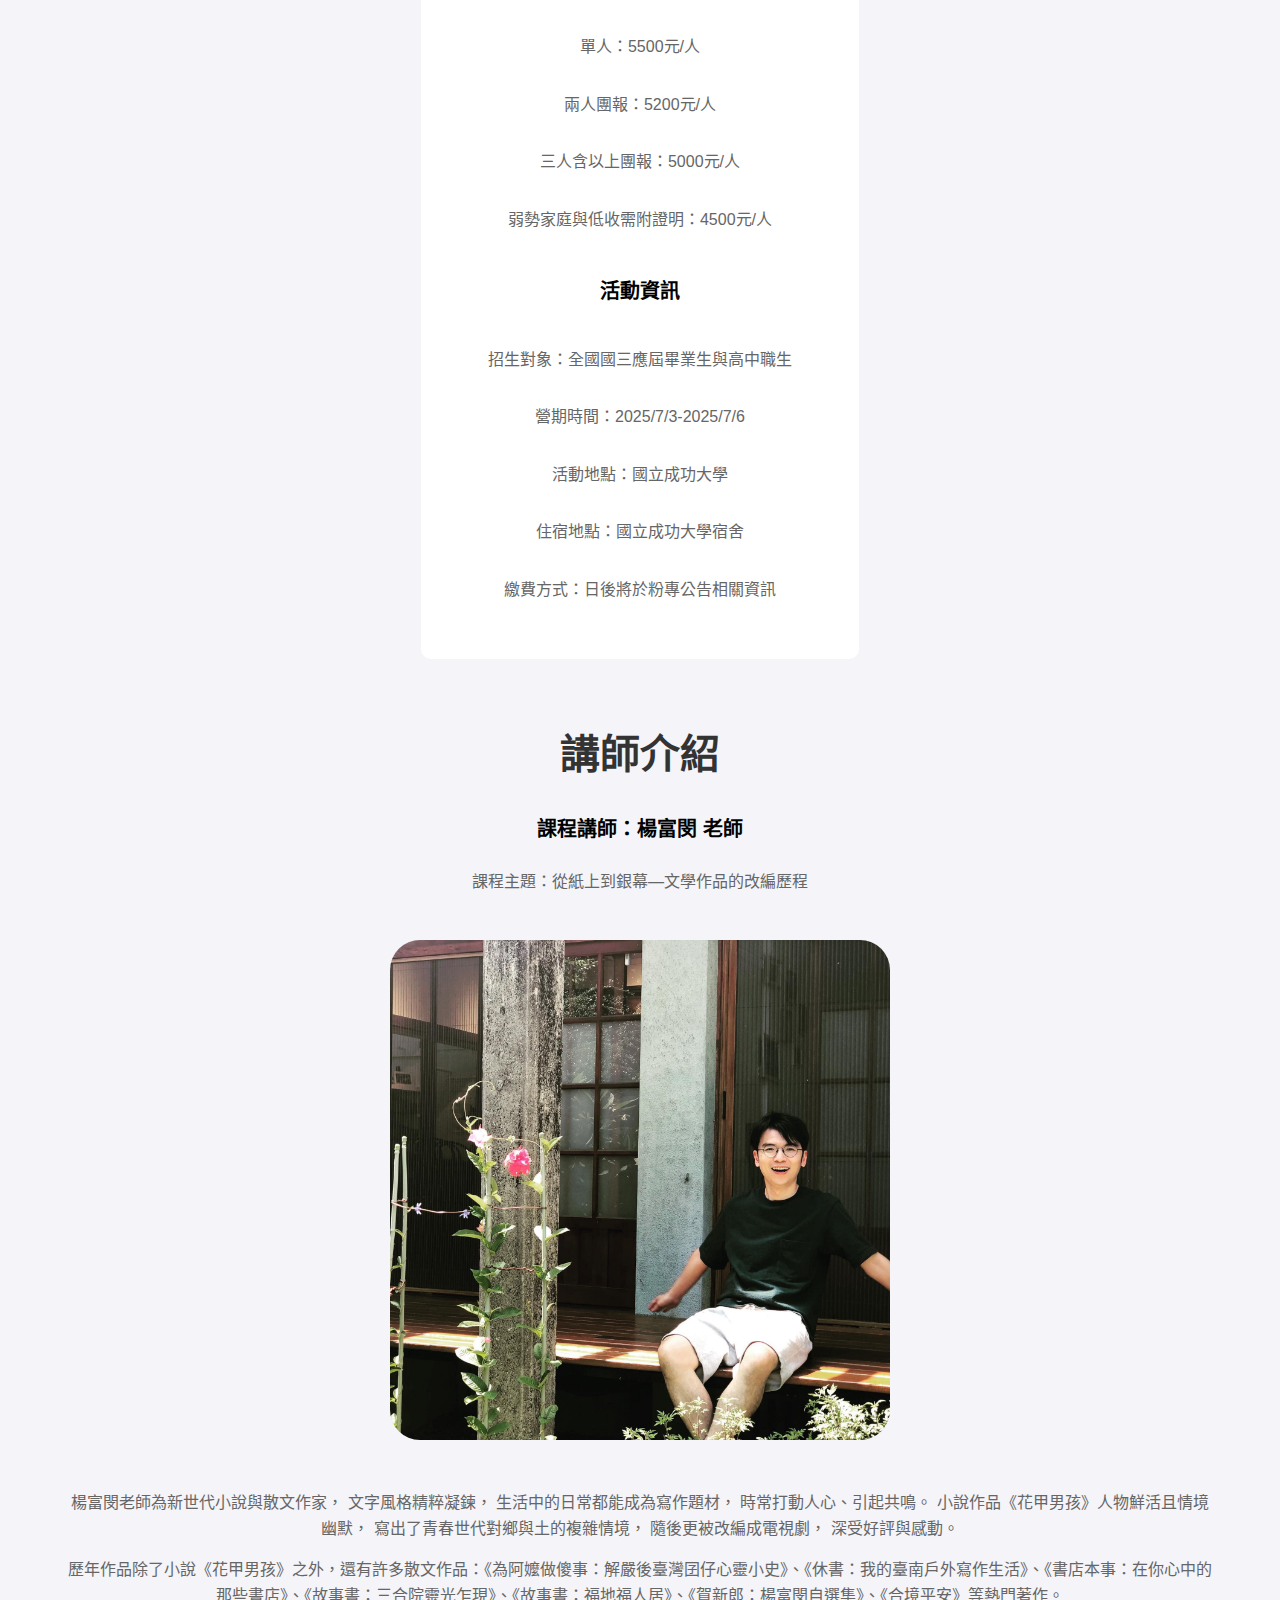
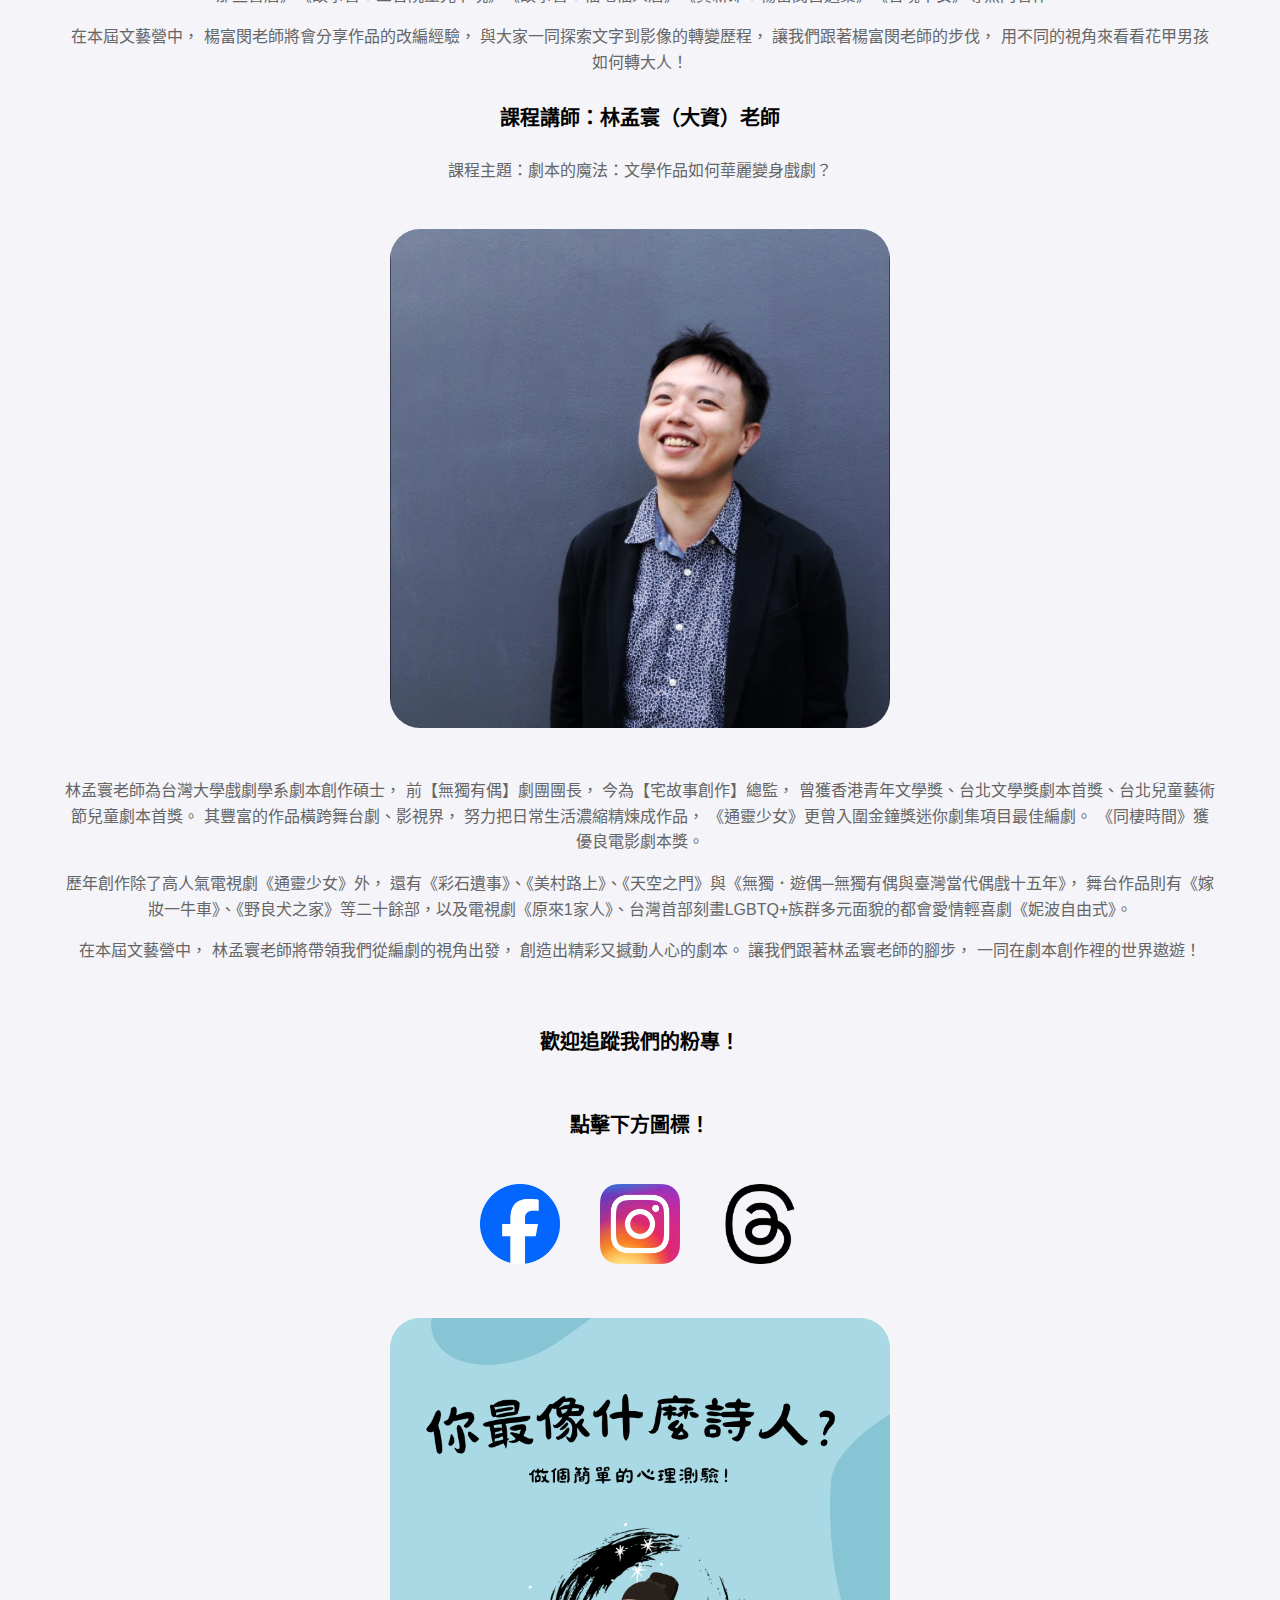
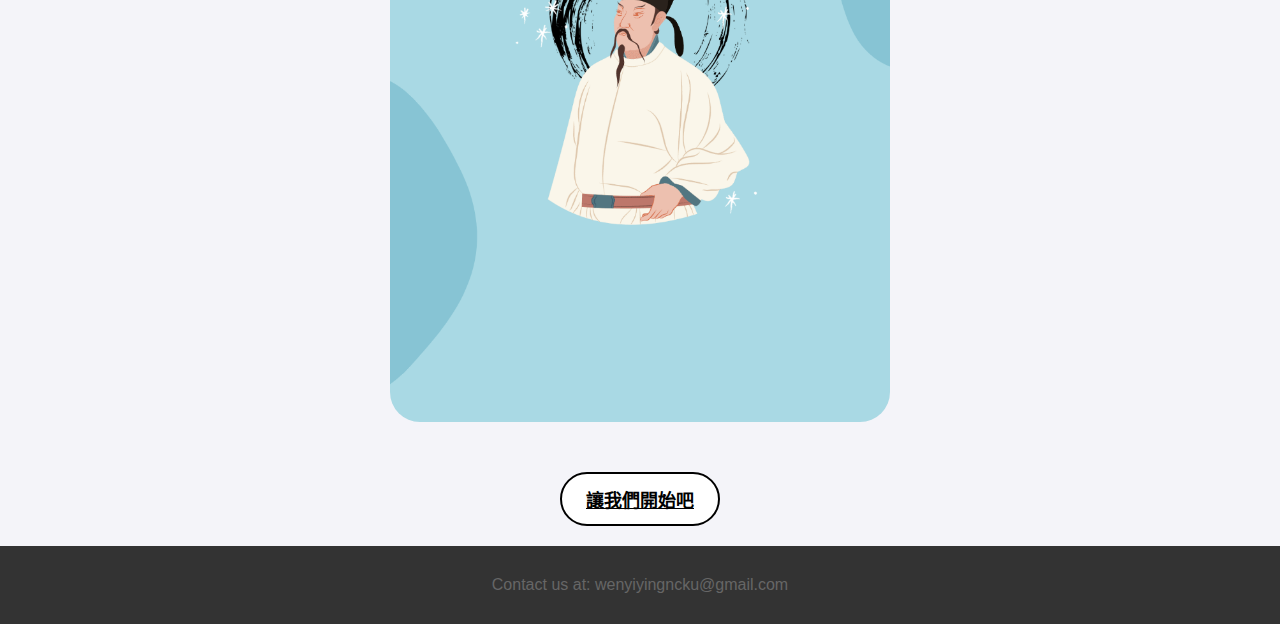
==== commit 6cf4bba6: "Update index.html" ====
--- a/index.html
+++ b/index.html
@@ -54,6 +54,7 @@
             max-width: 500px;
             border-radius: 30px;
             margin-top: 30px;
+            margin-bottom: 30px;
         }
         .camp-info {
             padding: 20px;
@@ -203,6 +204,7 @@
         <h2>講師介紹</h2>
         <h4>課程講師：楊富閔 老師</h4>
         <p>課程主題：從紙上到銀幕—文學作品的改編歷程</p>
+        <img src="picture/teacher1.jpg" alt="picture" class="test_cover">
         <p>楊富閔老師為新世代小說與散文作家，
             文字風格精粹凝鍊，
             生活中的日常都能成為寫作題材，
@@ -225,10 +227,12 @@
             用不同的視角來看看花甲男孩如何轉大人！
         </p>
 
-        <img src="picture/teacher1.jpg" alt="picture" class="test_cover">
+        
 
         <h4>課程講師：林孟寰（大資）老師</h4>
         <p>課程主題：劇本的魔法：文學作品如何華麗變身戲劇？</p>
+        <img src="picture/teacher2.jpg" alt="picture" class="test_cover">
+
         <p>
             林孟寰老師為台灣大學戲劇學系劇本創作碩士，
             前【無獨有偶】劇團團長，
@@ -252,8 +256,7 @@
             一同在劇本創作裡的世界遨遊！
         </p>
 
-        <img src="picture/teacher2.jpg" alt="picture" class="test_cover">
-
+        
 
 
         
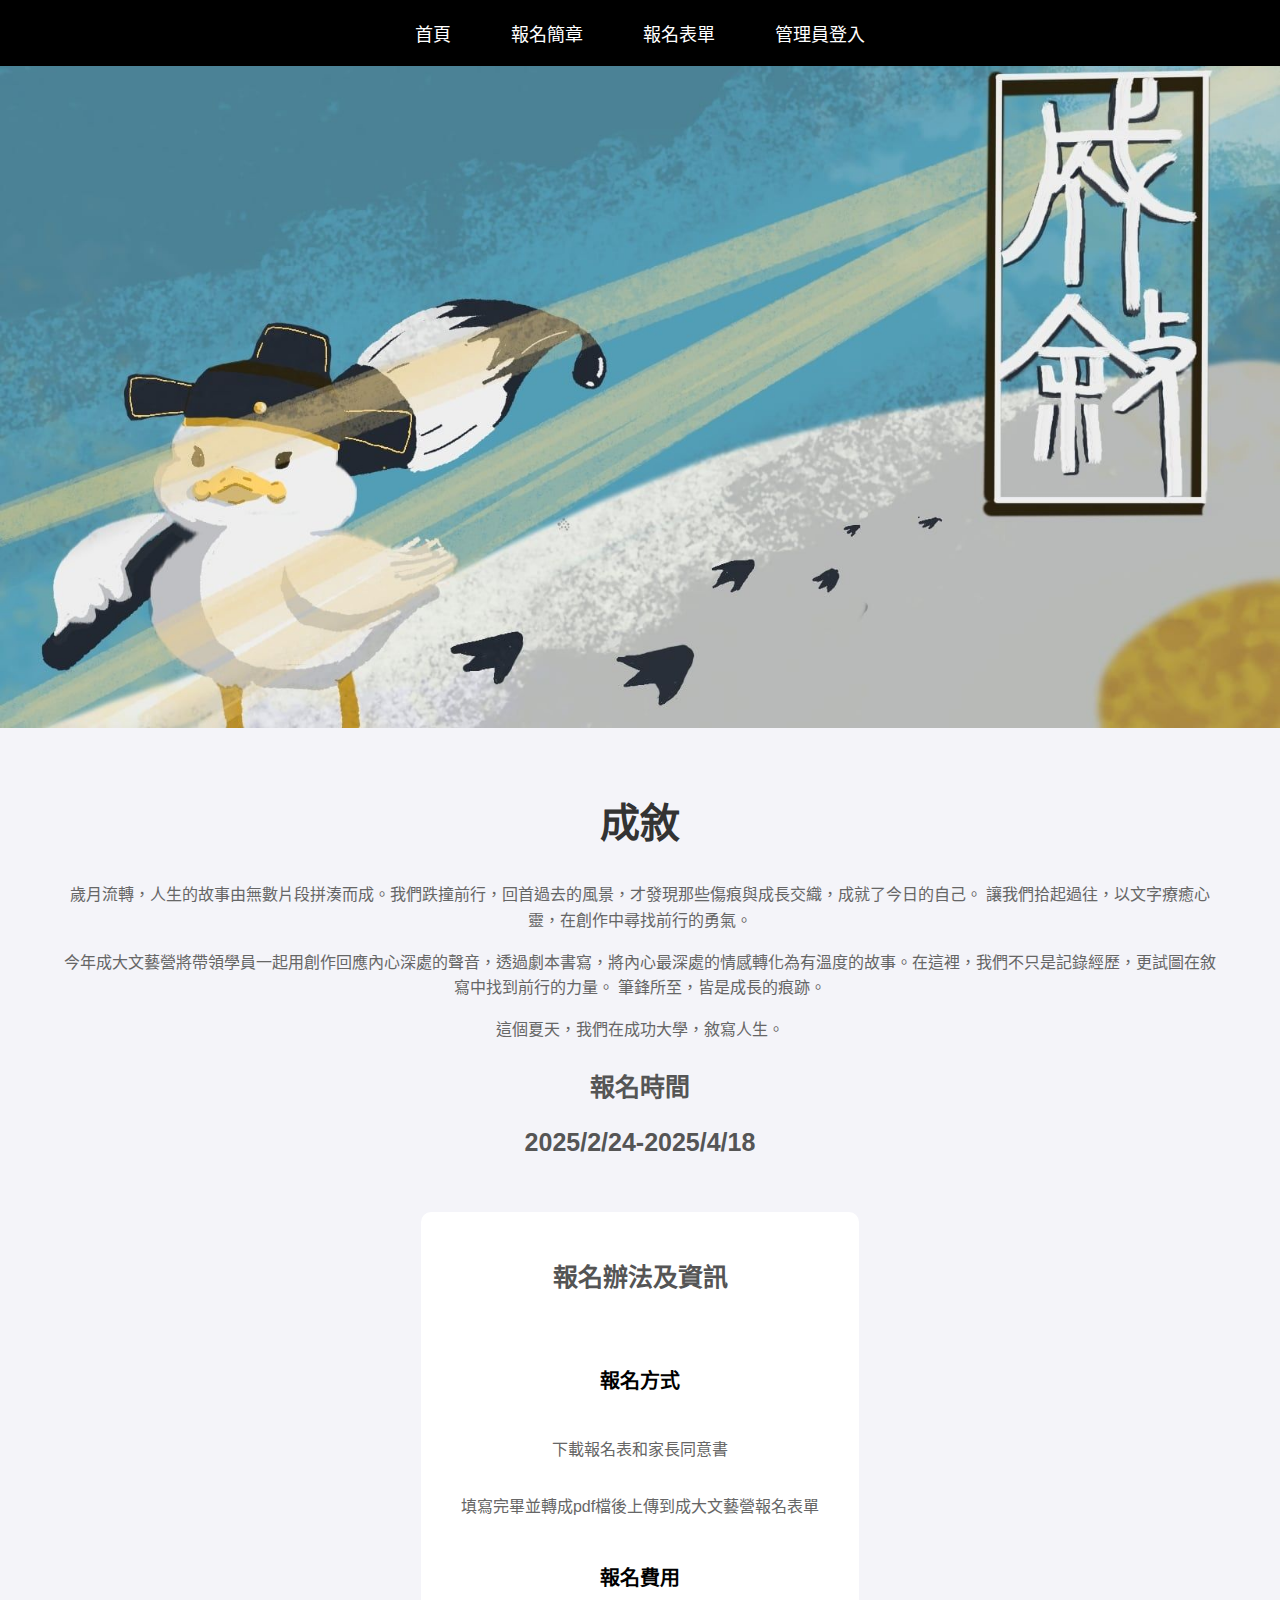
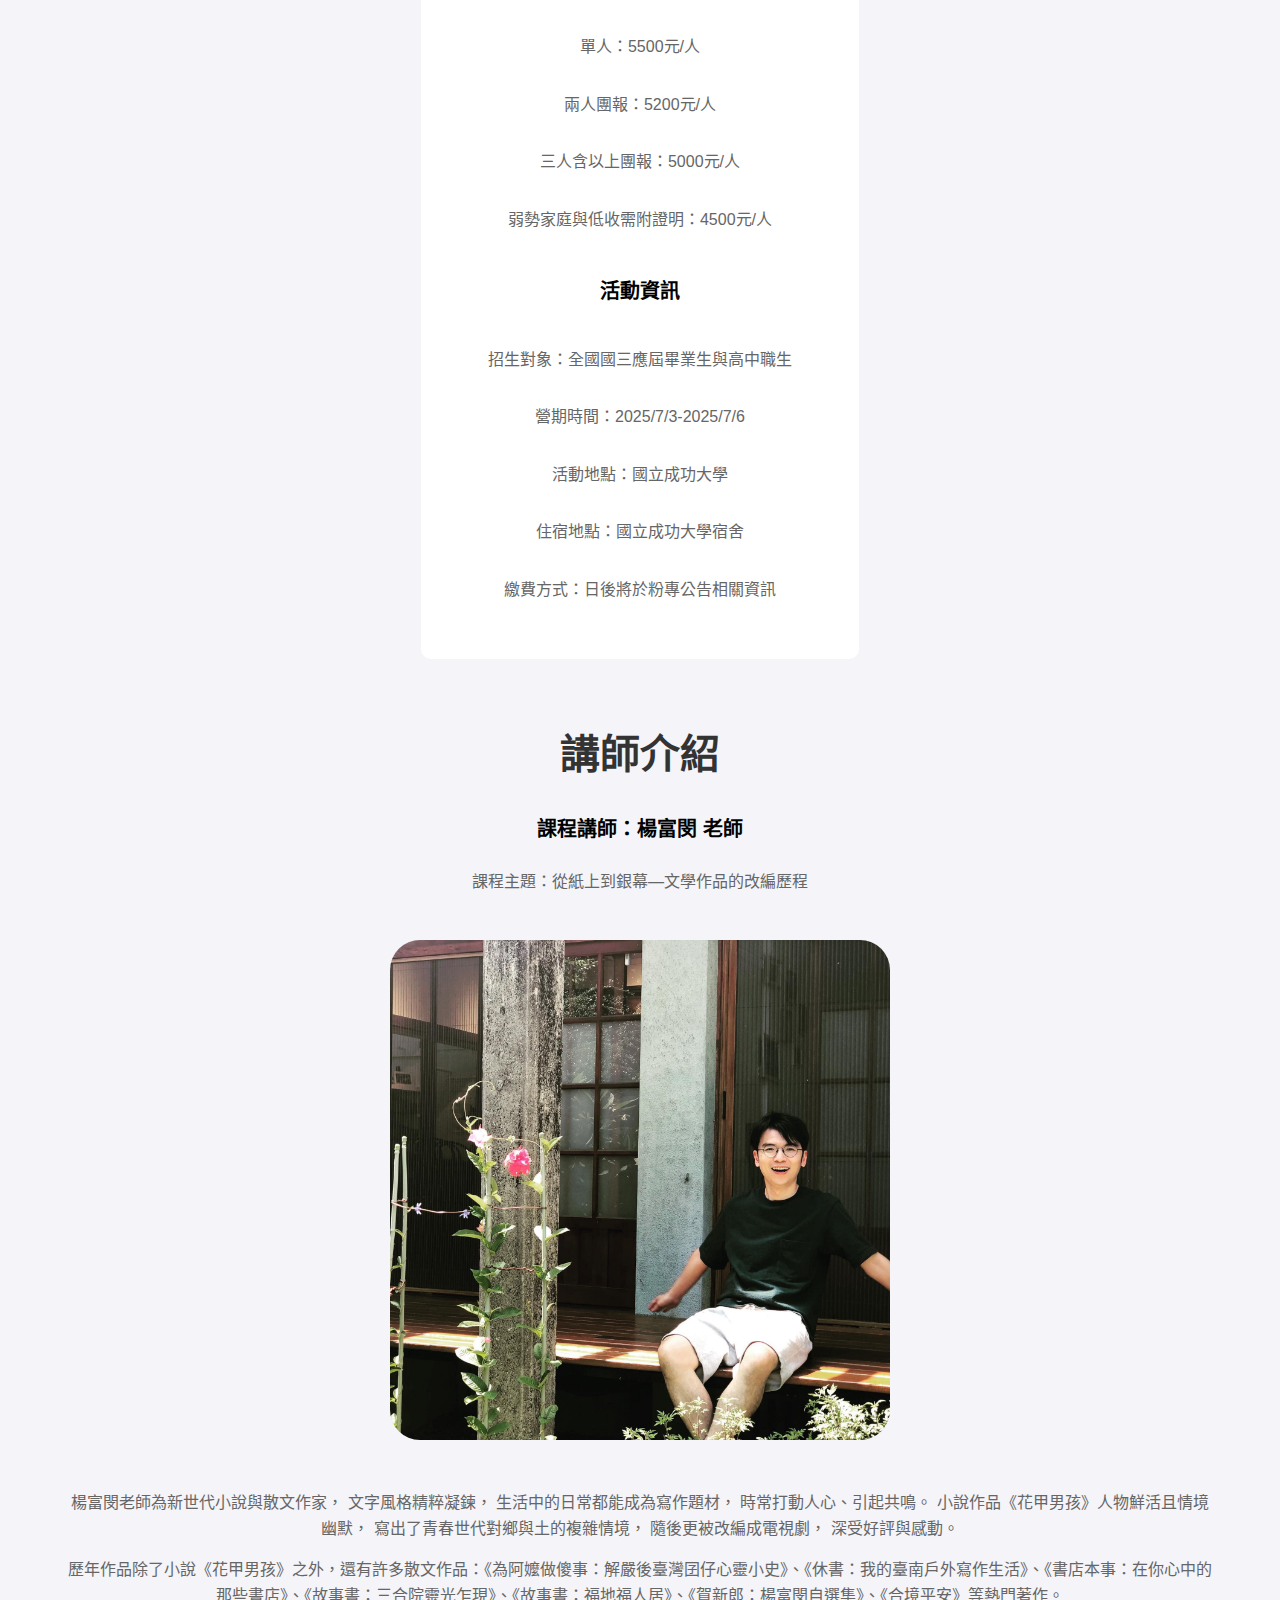
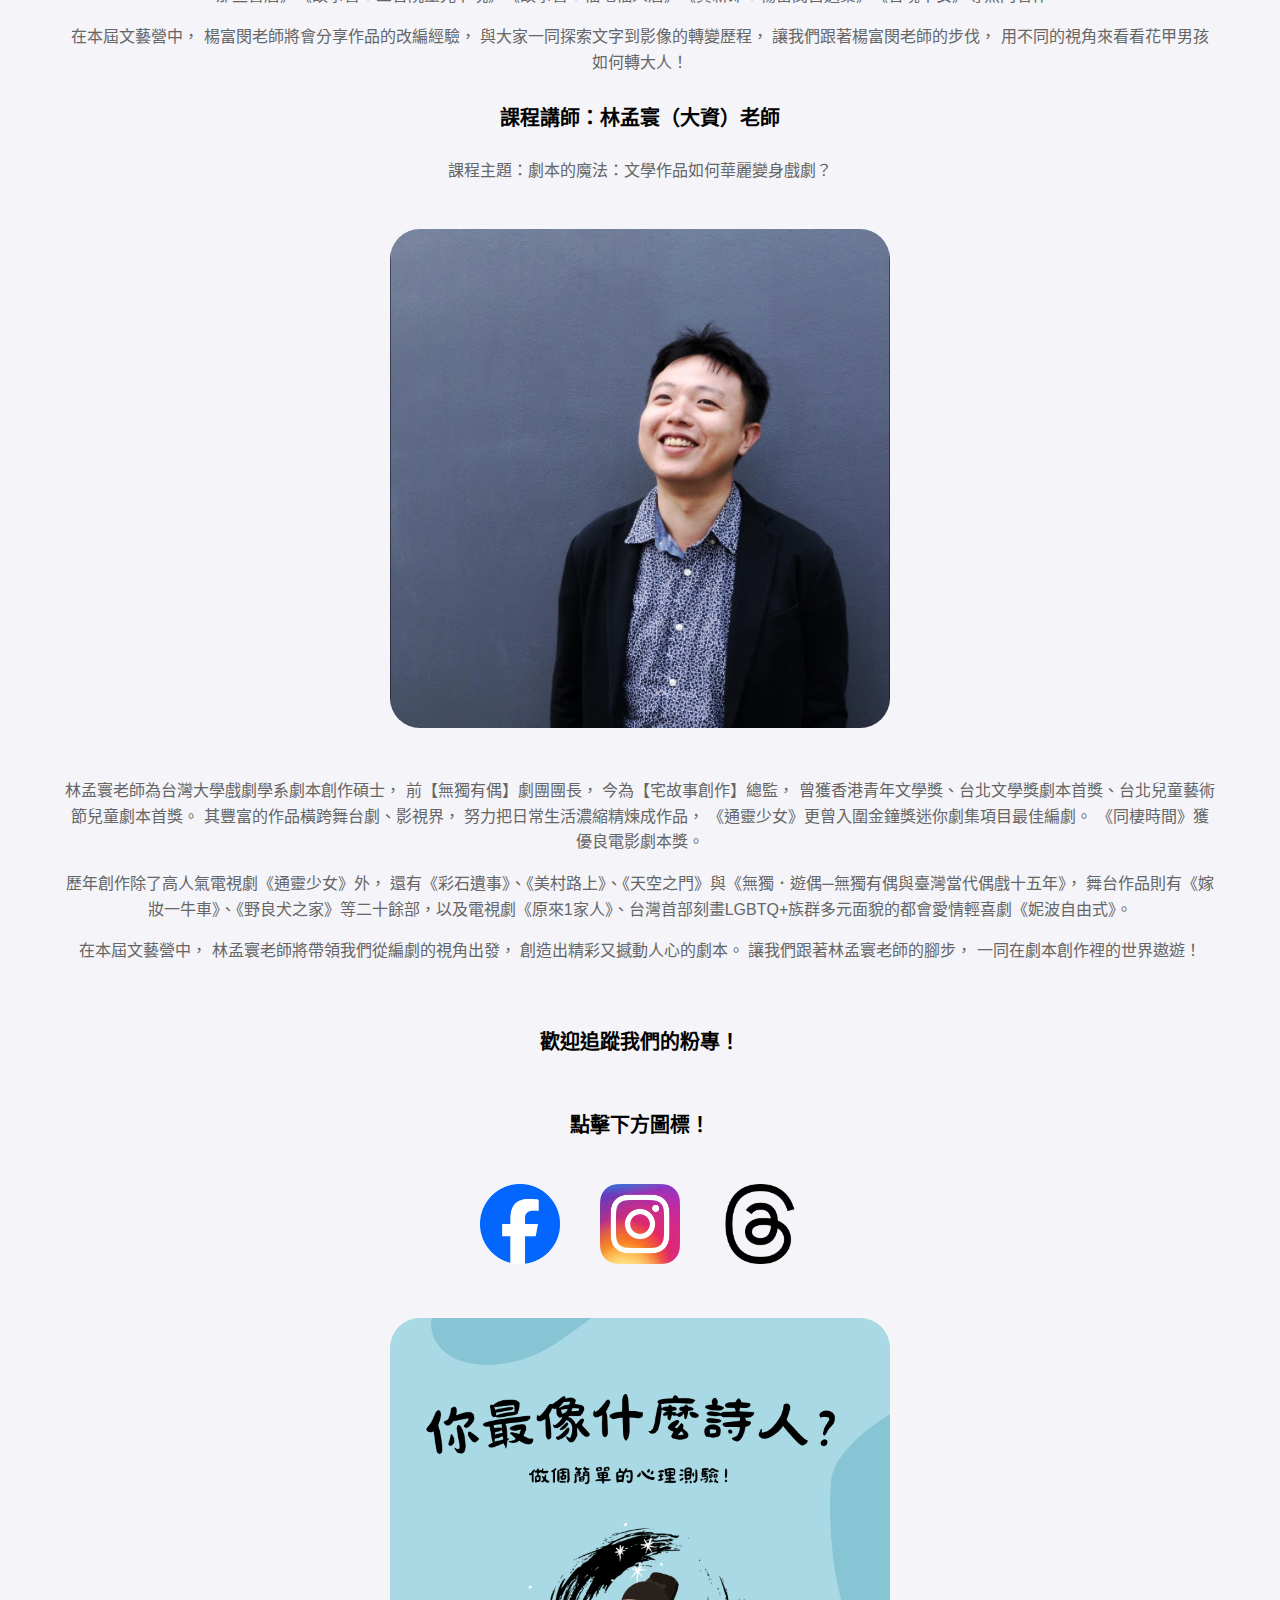
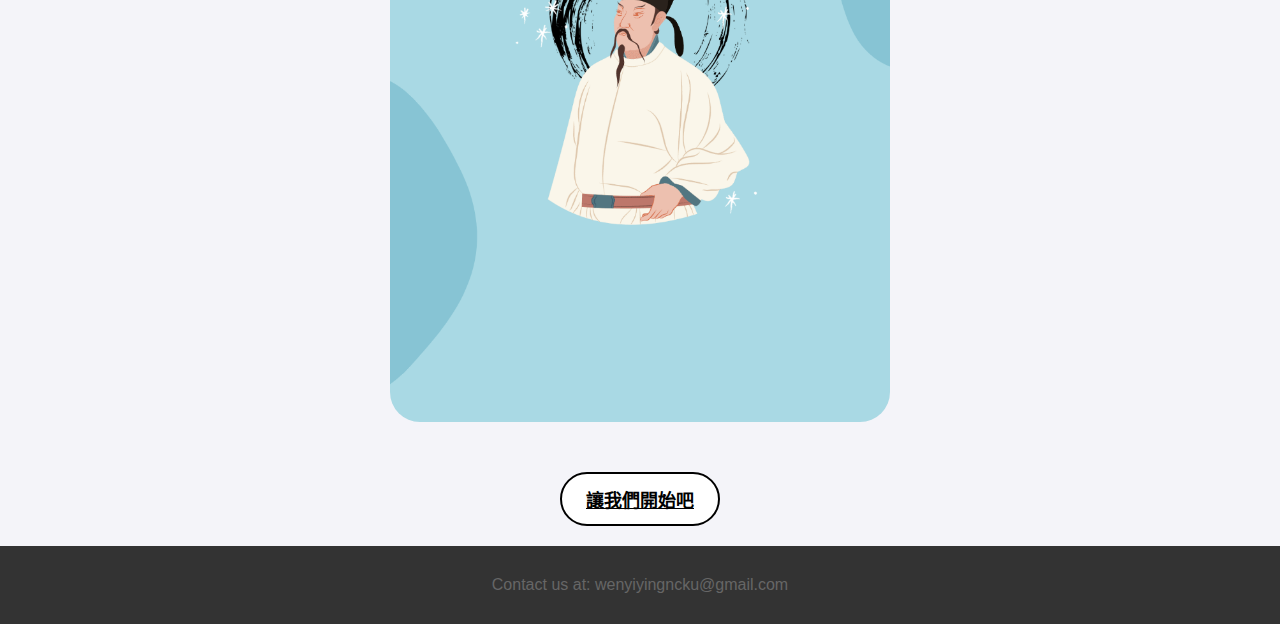
==== commit c4aca9f1: "Update index.html" ====
--- a/index.html
+++ b/index.html
@@ -161,6 +161,7 @@
             <a href="#" style="font-size: 18px;">首頁</a>
             <a href="https://reurl.cc/4602Ej" style="font-size: 18px;">報名簡章</a>
             <a href="https://forms.gle/wWdmbQpML42BCBxd6" style="font-size: 18px;">報名表單</a>
+            <a href="/setting/login.html" style="font-size: 18px;">管理員登入</a>
             
         </nav>
     </header>
